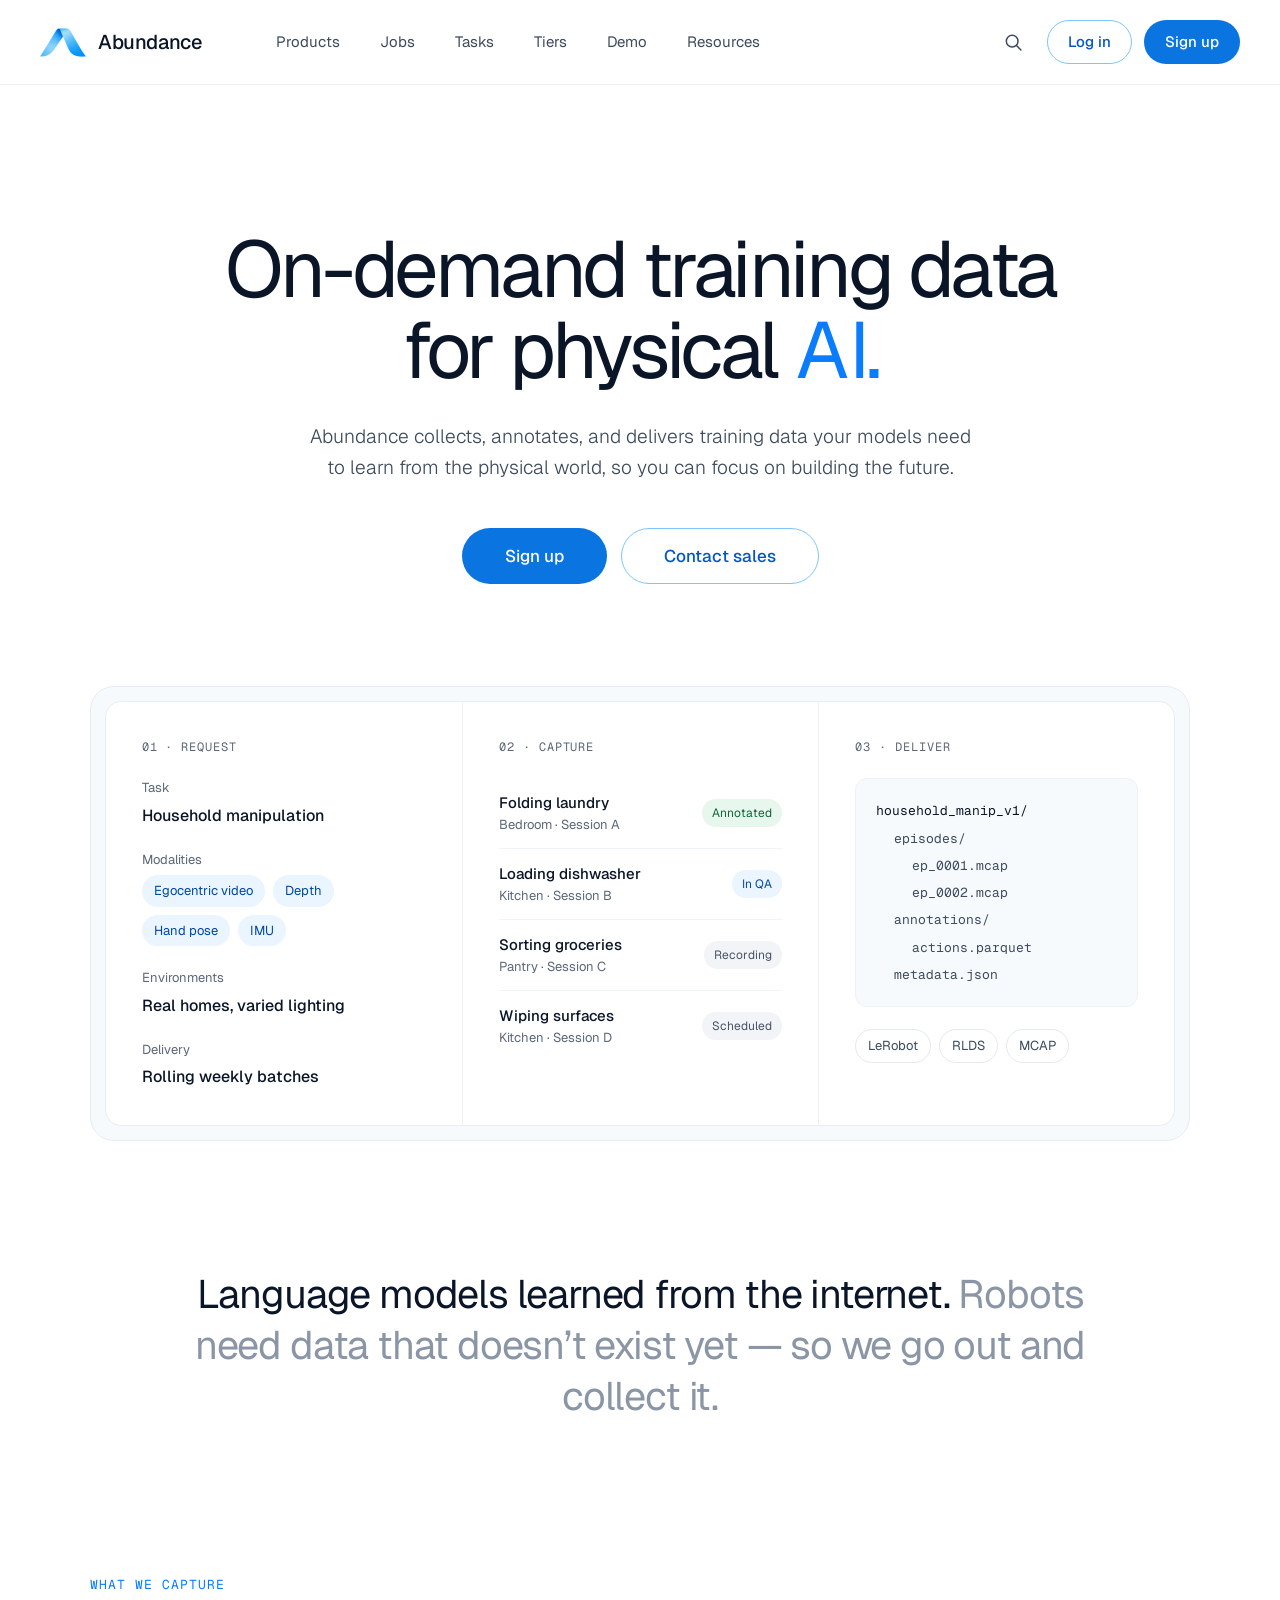
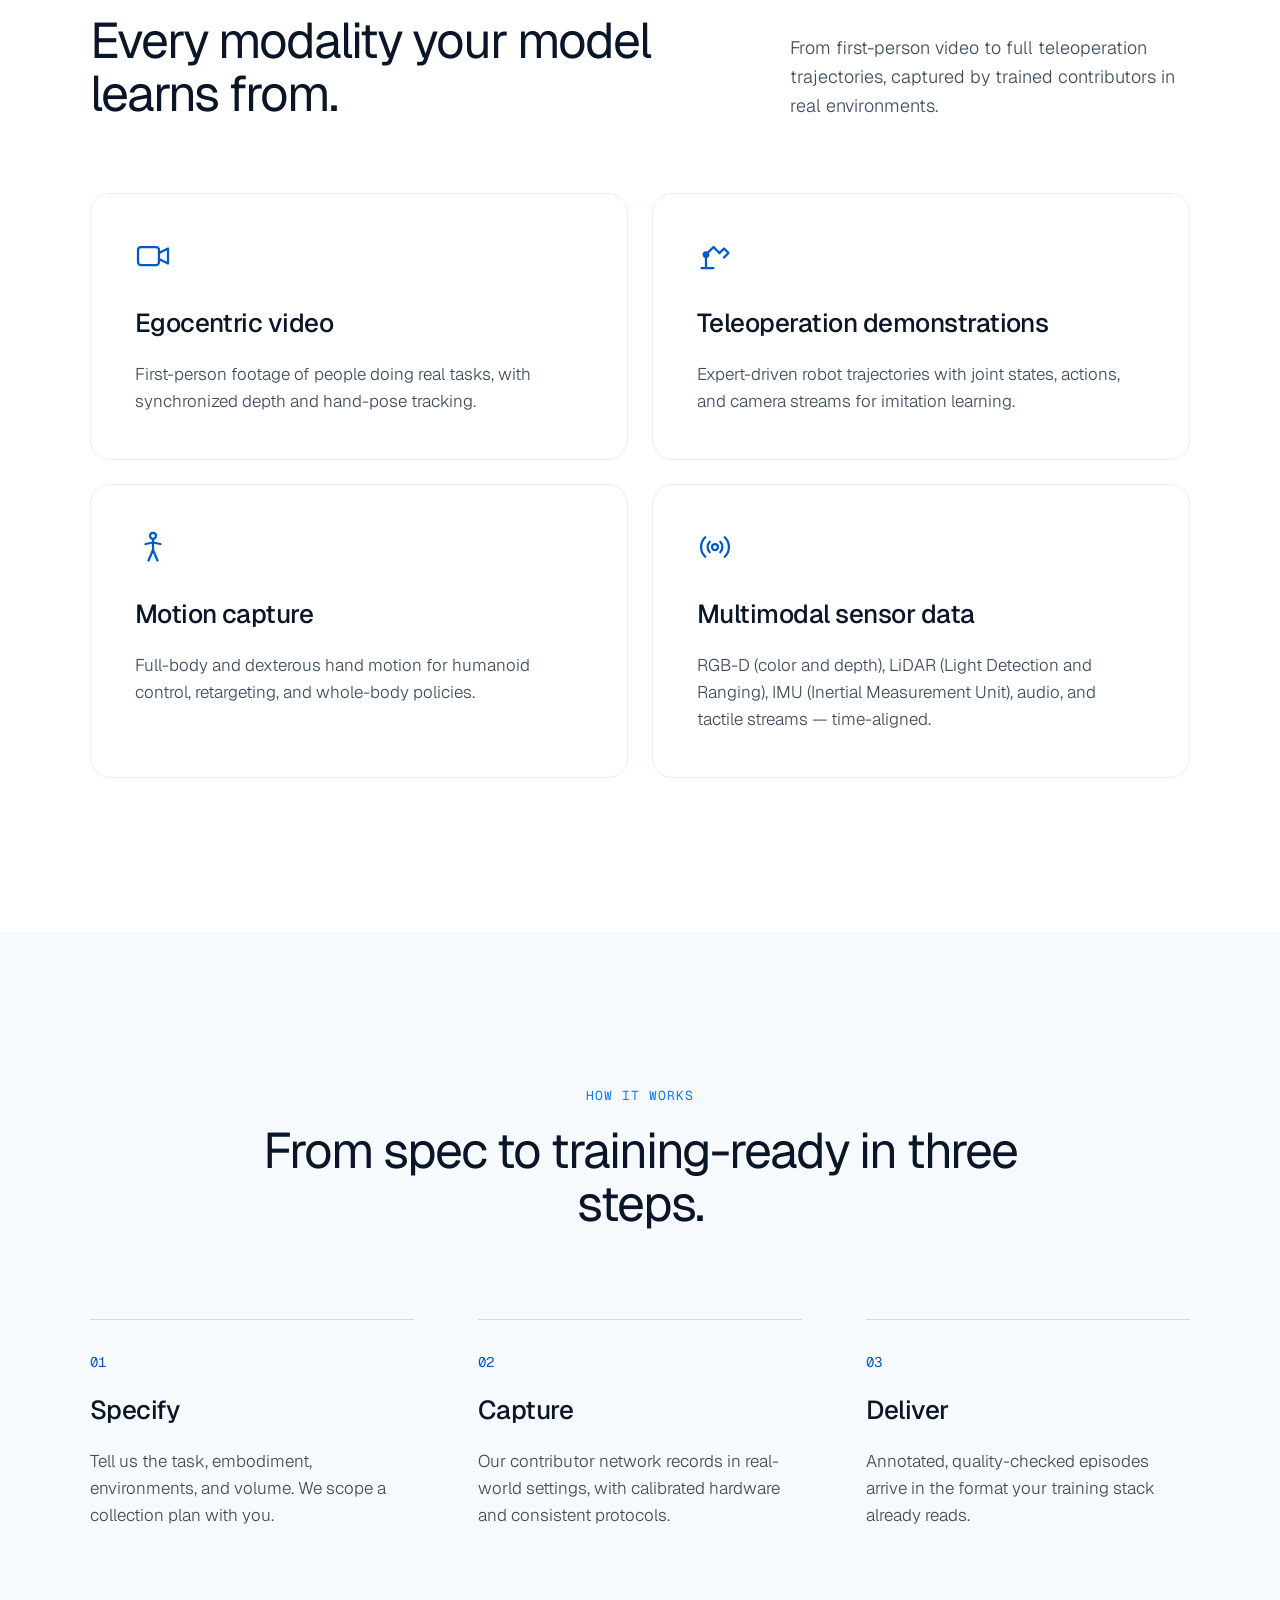
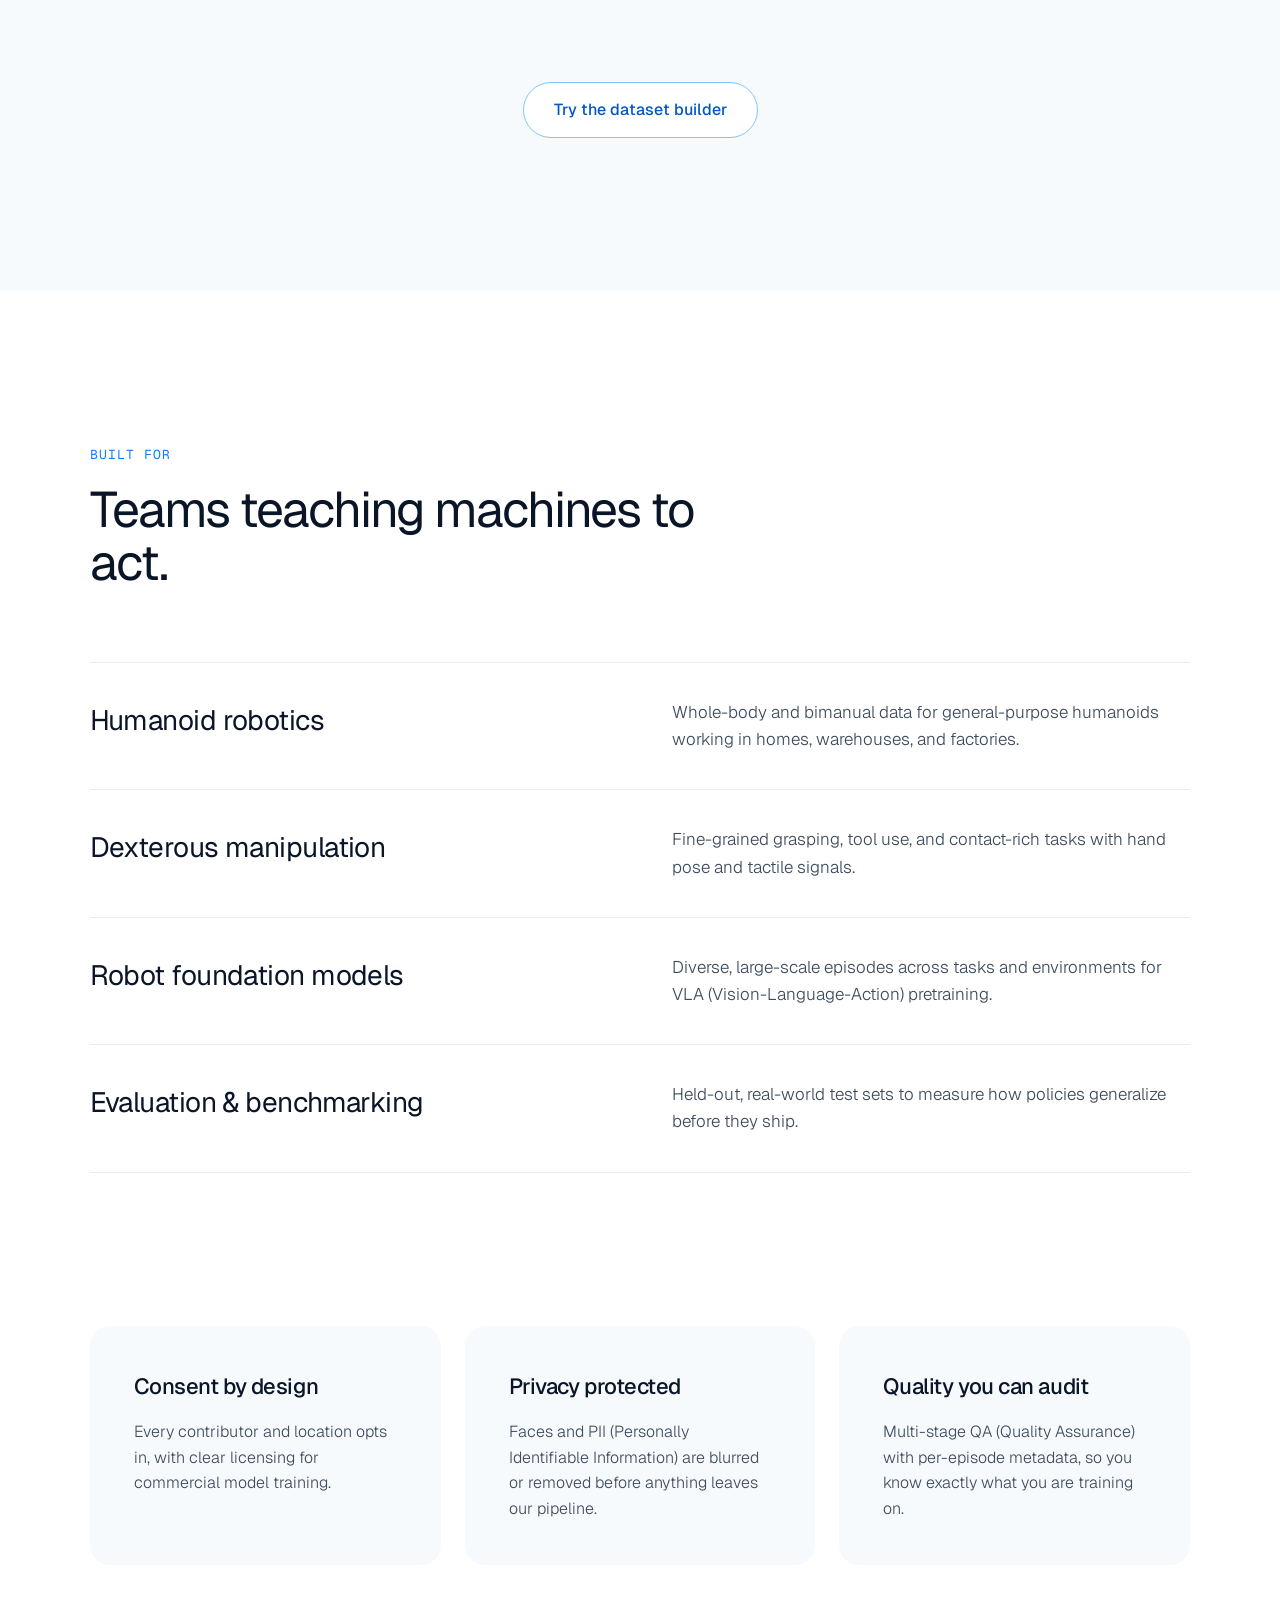
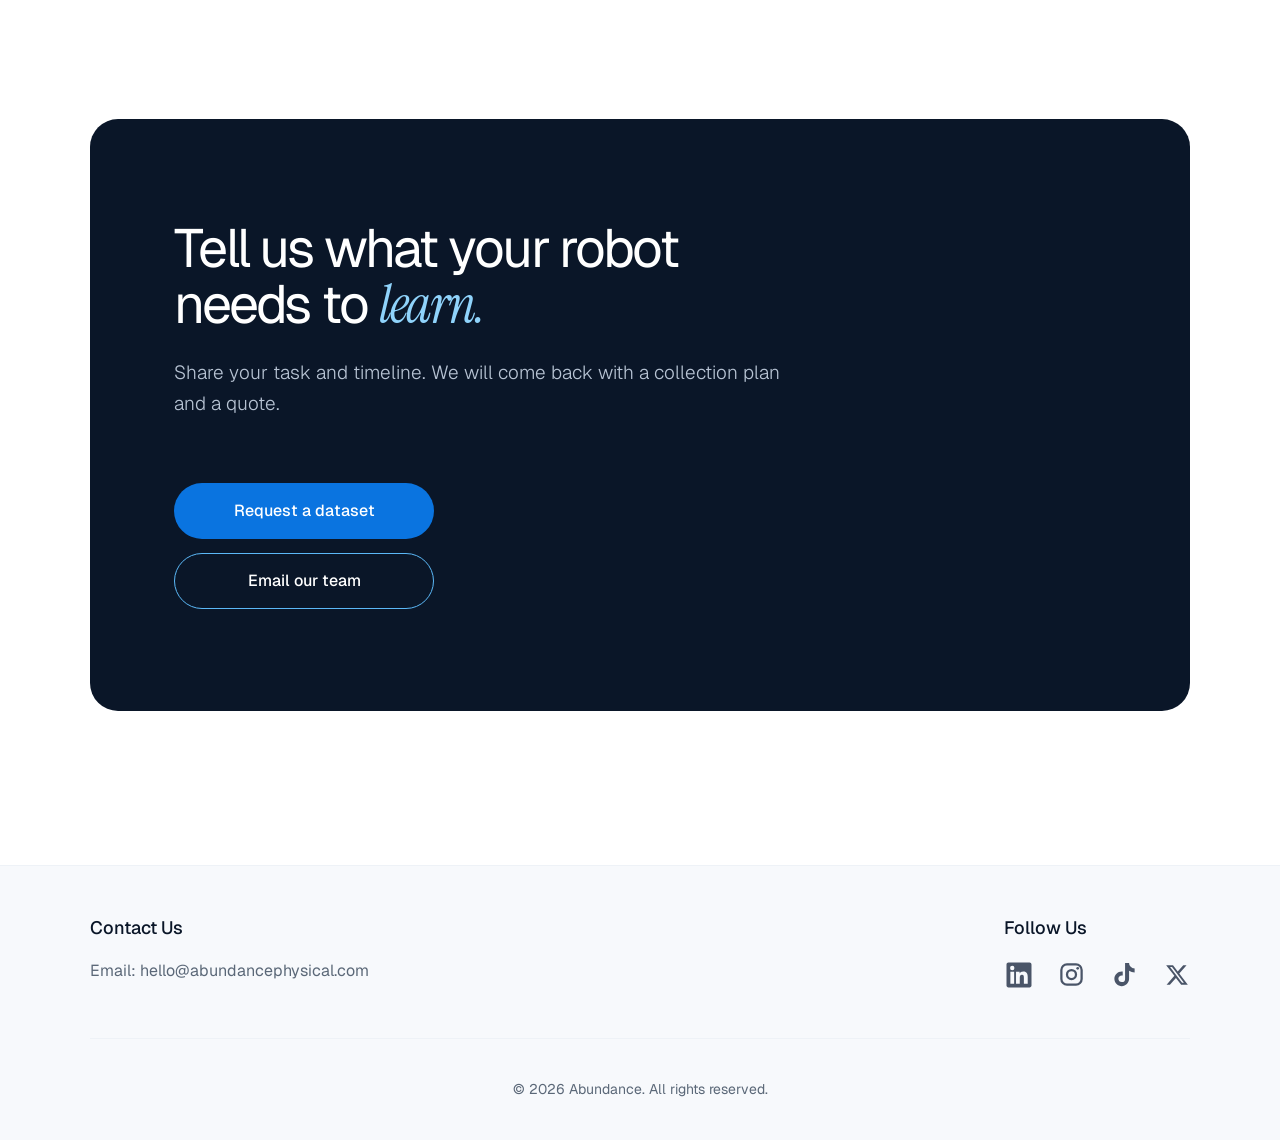
==== index.html @ 6b9c8bac "Add Tasks page with 41 tasks in 5 categories; link it from the menu Co-Authored-By: Claude Opus 5.5 " ====
<!doctype html>
<html lang="en">
<head>
<meta charset="utf-8">
<meta name="viewport" content="width=device-width, initial-scale=1">
<title>Abundance - On-demand training data for physical AI</title>
<meta name="description" content="Abundance collects, annotates, and delivers training data your models need to learn from the physical world, so you can focus on building the future.">
<meta property="og:title" content="Abundance - On-demand training data for physical AI">
<meta property="og:description" content="Abundance collects, annotates, and delivers training data your models need to learn from the physical world, so you can focus on building the future.">
<meta property="og:image" content="https://abundancephysical.com/assets/logo.png">
<meta name="theme-color" content="#ffffff">
<link rel="icon" href="/favicon.ico" sizes="any">
<link rel="icon" type="image/png" sizes="48x48" href="/assets/favicon-48.png">
<link rel="icon" type="image/png" sizes="96x96" href="/assets/favicon-96.png">
<link rel="icon" type="image/png" sizes="192x192" href="/assets/favicon-192.png">
<link rel="apple-touch-icon" href="/assets/apple-touch-icon.png">
<link rel="preconnect" href="https://fonts.googleapis.com">
<link rel="preconnect" href="https://fonts.gstatic.com" crossorigin>
<link href="https://fonts.googleapis.com/css2?family=Geist:wght@300;400;500;600&amp;family=Geist+Mono:wght@400;500&amp;family=Instrument+Serif:ital@1&amp;display=swap" rel="stylesheet">
<link rel="stylesheet" href="css/styles.css">
<script type="application/ld+json">{"@context":"https://schema.org","@type":"Organization","name":"Abundance","url":"https://abundancephysical.com/","logo":"https://abundancephysical.com/assets/favicon-512.png","email":"hello@abundancephysical.com","sameAs":["https://www.linkedin.com/company/abundancephysical/","https://www.instagram.com/abundancephysical","https://www.tiktok.com/@abundancephysical"]}</script>
</head>
<body>
<a class="sr-only" href="#main">Skip to content</a>
<header class="site-header" id="site-header">
  <div class="header-inner">
    <a class="brand" href="index.html">
      <img src="assets/logo-92.png" srcset="assets/logo-92.png 2x, assets/logo-138.png 3x" alt="" width="46" height="32">
      <span>Abundance</span>
    </a>
    <button class="navlink icon-btn menu-toggle" type="button" aria-expanded="false" aria-controls="main-nav" aria-label="Open menu"><svg width="22" height="22" viewBox="0 0 24 24" fill="none" stroke="currentColor" stroke-width="1.8" stroke-linecap="round" aria-hidden="true"><path d="M4 7h16"></path><path d="M4 12h16"></path><path d="M4 17h16"></path></svg></button>
    <nav class="main-nav" id="main-nav" aria-label="Main">
      <button class="navlink" type="button" id="products-btn" aria-expanded="false" aria-controls="products-menu">Products</button>
      <a class="navlink" href="jobs.html">Jobs</a>
      <a class="navlink" href="tasks.html">Tasks</a>
      <a class="navlink" href="coming-soon.html?page=Tiers">Tiers</a>
      <a class="navlink" href="demo.html">Demo</a>
      <button class="navlink" type="button" id="resources-btn" aria-expanded="false" aria-controls="resources-menu">Resources</button>
    </nav>
    <div class="mega" id="resources-menu">
      <div class="mega-panel">
        <div class="mega-main res-main">
        <div class="mega-group">
          <div class="mega-label">Company</div>
          <div class="res-list">
            <a class="product-link" href="coming-soon.html?page=About">
              <span class="pname">About</span>
            </a>
            <a class="product-link" href="coming-soon.html?page=Careers">
              <span class="pname">Careers</span>
            </a>
            <a class="product-link" href="coming-soon.html?page=Investments">
              <span class="pname">Investments</span>
            </a>
            <a class="product-link" href="coming-soon.html?page=Blog">
              <span class="pname">Blog</span>
            </a>
            <a class="product-link" href="coming-soon.html?page=Customer+stories">
              <span class="pname">Customer stories</span>
            </a>
            <a class="product-link" href="coming-soon.html?page=Press">
              <span class="pname">Press</span>
            </a>
          </div>
        </div>
        <div class="mega-group">
          <div class="mega-label">Support</div>
          <div class="res-list">
            <a class="product-link" href="mailto:hello@abundancephysical.com?subject=Support">
              <span class="pname">Get support</span>
            </a>
            <a class="product-link" href="coming-soon.html?page=Help+center">
              <span class="pname">Help center</span>
            </a>
            <a class="product-link" href="coming-soon.html?page=Contributor+FAQ">
              <span class="pname">Contributor FAQ</span>
            </a>
            <a class="product-link" href="coming-soon.html?page=Documentation">
              <span class="pname">Documentation</span>
            </a>
            <a class="product-link" href="coming-soon.html?page=Trust+and+safety">
              <span class="pname">Trust and safety</span>
            </a>
            <a class="product-link" href="coming-soon.html?page=System+status">
              <span class="pname">System status</span>
            </a>
          </div>
        </div>
        </div>
      </div>
    </div>
    <div class="mega" id="products-menu">
      <div class="mega-panel">
        <div class="mega-side">
          <div class="mega-label">Overview</div>
          <div class="mega-cats">
          <a href="coming-soon.html?page=Industrial+%26+Manufacturing">Industrial &amp; Manufacturing</a>
          <a href="coming-soon.html?page=Infrastructure">Infrastructure</a>
          <a href="coming-soon.html?page=Consumer">Consumer</a>
          <a href="coming-soon.html?page=Frontier">Frontier</a>
          </div>
        </div>
        <div class="mega-main">
        <div class="mega-group">
          <div class="mega-label">Industrial &amp; Manufacturing</div>
          <div class="mega-grid">
            <a class="product-link" href="coming-soon.html?page=Abundance+Factory">
              <span class="pname"><b>Abundance</b> Factory</span>
              <span class="pdesc">Solve labor shortage of production</span>
            </a>
            <a class="product-link" href="coming-soon.html?page=Abundance+3D+Printer">
              <span class="pname"><b>Abundance</b> 3D Printer</span>
              <span class="pdesc">Build the machines that build the machines</span>
            </a>
          </div>
        </div>
        <div class="mega-group">
          <div class="mega-label">Infrastructure</div>
          <div class="mega-grid">
            <a class="product-link" href="coming-soon.html?page=Abundance+Energy">
              <span class="pname"><b>Abundance</b> Energy</span>
              <span class="pdesc">Create sustainable energy infrastructure</span>
            </a>
            <a class="product-link" href="coming-soon.html?page=Abundance+Build">
              <span class="pname"><b>Abundance</b> Build</span>
              <span class="pdesc">Build homes and cities faster</span>
            </a>
            <a class="product-link" href="coming-soon.html?page=Abundance+Intelligence">
              <span class="pname"><b>Abundance</b> Intelligence</span>
              <span class="pdesc">Build and run AI infrastructure at scale</span>
            </a>
          </div>
        </div>
        <div class="mega-group">
          <div class="mega-label">Consumer</div>
          <div class="mega-grid">
            <a class="product-link" href="coming-soon.html?page=Abundance+Home">
              <span class="pname"><b>Abundance</b> Home</span>
              <span class="pdesc">Robot helpers for everyday chores</span>
            </a>
            <a class="product-link" href="coming-soon.html?page=Abundance+Food">
              <span class="pname"><b>Abundance</b> Food</span>
              <span class="pdesc">Produce food at scale</span>
            </a>
            <a class="product-link" href="coming-soon.html?page=Abundance+Sports">
              <span class="pname"><b>Abundance</b> Sports</span>
              <span class="pdesc">Teach robots the moves of elite athletes</span>
            </a>
          </div>
        </div>
        <div class="mega-group">
          <div class="mega-label">Frontier</div>
          <div class="mega-grid">
            <a class="product-link" href="coming-soon.html?page=Abundance+Research">
              <span class="pname"><b>Abundance</b> Research</span>
              <span class="pdesc">Run experiments that expand human knowledge</span>
            </a>
            <a class="product-link" href="coming-soon.html?page=Abundance+Medicine">
              <span class="pname"><b>Abundance</b> Medicine</span>
              <span class="pdesc">Bring expert care to everyone, everywhere</span>
            </a>
            <a class="product-link" href="coming-soon.html?page=Abundance+Beyond">
              <span class="pname"><b>Abundance</b> Beyond</span>
              <span class="pdesc">Make other planets livable</span>
            </a>
          </div>
        </div>
        </div>
      </div>
    </div>
    <div class="header-actions" id="header-actions">
      <button class="navlink icon-btn search-toggle" type="button" aria-label="Search"><svg width="20" height="20" viewBox="0 0 24 24" fill="none" stroke="currentColor" stroke-width="1.8" stroke-linecap="round" stroke-linejoin="round" aria-hidden="true"><circle cx="11" cy="11" r="7"></circle><path d="M21.5 21.5l-5.3-5.3"></path></svg></button>
      <form class="search" role="search" action="jobs.html" method="get">
        <svg width="18" height="18" viewBox="0 0 24 24" fill="none" stroke="currentColor" stroke-width="1.8" stroke-linecap="round" stroke-linejoin="round" aria-hidden="true"><circle cx="11" cy="11" r="7"></circle><path d="M21.5 21.5l-5.3-5.3"></path></svg>
        <label class="sr-only" for="site-search">Search</label>
        <input id="site-search" type="search" name="q" placeholder="Search jobs and products" autocomplete="off">
        <button class="close" type="button" aria-label="Close search"><svg width="14" height="14" viewBox="0 0 24 24" fill="none" stroke="currentColor" stroke-width="2" stroke-linecap="round" aria-hidden="true"><path d="M6 6l12 12"></path><path d="M18 6L6 18"></path></svg></button>
      </form>
      <a class="btn btn-outline" href="login.html">Log in</a>
      <a class="btn btn-primary" href="signup.html">Sign up</a>
    </div>
  </div>
</header>
<main id="main">

  <section class="hero section" id="top">
    <h1>On-demand training data <span class="nowrap">for physical <span class="accent ai-dial"><span class="dial" aria-hidden="true"><span class="strip"><span>A</span><span>S</span></span></span><span class="sr-only">A</span><span class="rest">I.</span></span></span></h1>
    <p>Abundance collects, annotates, and delivers training data your models need to learn from the physical world, so you can focus on building the future.</p>
    <div class="hero-actions">
      <a class="btn btn-primary btn-lg btn-hero" href="signup.html">Sign up</a>
      <a class="btn btn-outline btn-lg btn-hero" href="coming-soon.html?page=Contact+sales">Contact sales</a>
    </div>
  </section>

  <section class="section" aria-label="How a dataset request works">
    <div class="wrap panel-outer">
      <div class="panel">

        <div class="panel-col">
          <div class="panel-step">01 · Request</div>
          <div class="kv"><div class="k">Task</div><div class="v">Household manipulation</div></div>
          <div class="kv">
            <div class="k">Modalities</div>
            <div class="tags">
              <span class="tag">Egocentric video</span>
              <span class="tag">Depth</span>
              <span class="tag">Hand pose</span>
              <span class="tag">IMU</span>
            </div>
          </div>
          <div class="kv"><div class="k">Environments</div><div class="v">Real homes, varied lighting</div></div>
          <div class="kv"><div class="k">Delivery</div><div class="v">Rolling weekly batches</div></div>
        </div>

        <div class="panel-col">
          <div class="panel-step">02 · Capture</div>
          <div>
            <div class="session"><div><div class="t">Folding laundry</div><div class="s">Bedroom · Session A</div></div><span class="status status-done">Annotated</span></div>
            <div class="session"><div><div class="t">Loading dishwasher</div><div class="s">Kitchen · Session B</div></div><span class="status status-qa">In QA</span></div>
            <div class="session"><div><div class="t">Sorting groceries</div><div class="s">Pantry · Session C</div></div><span class="status status-idle">Recording</span></div>
            <div class="session"><div><div class="t">Wiping surfaces</div><div class="s">Kitchen · Session D</div></div><span class="status status-idle">Scheduled</span></div>
          </div>
        </div>

        <div class="panel-col">
          <div class="panel-step">03 · Deliver</div>
          <div class="tree">
            <div class="root">household_manip_v1/</div>
            <div class="l1">episodes/</div>
            <div class="l2">ep_0001.mcap</div>
            <div class="l2">ep_0002.mcap</div>
            <div class="l1">annotations/</div>
            <div class="l2">actions.parquet</div>
            <div class="l1">metadata.json</div>
          </div>
          <div class="tags">
            <span class="tag tag-outline">LeRobot</span>
            <span class="tag tag-outline">RLDS</span>
            <span class="tag tag-outline">MCAP</span>
          </div>
        </div>

      </div>
    </div>
  </section>

  <section class="statement section" id="about">
    <p>Language models learned from the internet. <span>Robots need data that doesn’t exist yet — so we go out and collect it.</span></p>
  </section>

  <section class="data-types section" id="data">
    <div class="wrap" style="display: flex; flex-direction: column; gap: 72px">
      <div class="section-head">
        <div class="left">
          <div class="eyebrow">What we capture</div>
          <h2 class="h2">Every modality your model learns from.</h2>
        </div>
        <p class="lede">From first-person video to full teleoperation trajectories, captured by trained contributors in real environments.</p>
      </div>
      <div class="card-grid-2">
        <div class="card">
          <svg width="36" height="36" viewBox="0 0 24 24" fill="none" stroke="#0058C7" stroke-width="1.5" stroke-linecap="round" stroke-linejoin="round" aria-hidden="true"><rect x="2" y="6" width="14" height="12" rx="2"></rect><path d="M16 10l6-3v10l-6-3"></path></svg>
          <h3>Egocentric video</h3>
          <p>First-person footage of people doing real tasks, with synchronized depth and hand-pose tracking.</p>
        </div>
        <div class="card">
          <svg width="36" height="36" viewBox="0 0 24 24" fill="none" stroke="#0058C7" stroke-width="1.5" stroke-linecap="round" stroke-linejoin="round" aria-hidden="true"><path d="M6 20V11l5-5 4 4"></path><path d="M15 10l3-3 3 3-3 3"></path><path d="M3 20h8"></path><circle cx="6" cy="11" r="1.5"></circle></svg>
          <h3>Teleoperation demonstrations</h3>
          <p>Expert-driven robot trajectories with joint states, actions, and camera streams for imitation learning.</p>
        </div>
        <div class="card">
          <svg width="36" height="36" viewBox="0 0 24 24" fill="none" stroke="#0058C7" stroke-width="1.5" stroke-linecap="round" stroke-linejoin="round" aria-hidden="true"><circle cx="12" cy="4.5" r="2"></circle><path d="M12 7v7"></path><path d="M7 10l5-1 5 1"></path><path d="M9 21l3-7 3 7"></path></svg>
          <h3>Motion capture</h3>
          <p>Full-body and dexterous hand motion for humanoid control, retargeting, and whole-body policies.</p>
        </div>
        <div class="card">
          <svg width="36" height="36" viewBox="0 0 24 24" fill="none" stroke="#0058C7" stroke-width="1.5" stroke-linecap="round" stroke-linejoin="round" aria-hidden="true"><circle cx="12" cy="12" r="2"></circle><path d="M8.5 8.5a5 5 0 0 0 0 7"></path><path d="M15.5 8.5a5 5 0 0 1 0 7"></path><path d="M5.5 5.5a9 9 0 0 0 0 13"></path><path d="M18.5 5.5a9 9 0 0 1 0 13"></path></svg>
          <h3>Multimodal sensor data</h3>
          <p>RGB-D (color and depth), LiDAR (Light Detection and Ranging), IMU (Inertial Measurement Unit), audio, and tactile streams — time-aligned.</p>
        </div>
      </div>
    </div>
  </section>

  <section class="how section" id="how">
    <div class="wrap">
      <div class="how-head">
        <div class="eyebrow">How it works</div>
        <h2 class="h2">From spec to training-ready in three steps.</h2>
      </div>
      <div class="steps">
        <div class="step"><div class="n">01</div><h3>Specify</h3><p>Tell us the task, embodiment, environments, and volume. We scope a collection plan with you.</p></div>
        <div class="step"><div class="n">02</div><h3>Capture</h3><p>Our contributor network records in real-world settings, with calibrated hardware and consistent protocols.</p></div>
        <div class="step"><div class="n">03</div><h3>Deliver</h3><p>Annotated, quality-checked episodes arrive in the format your training stack already reads.</p></div>
      </div>
      <div class="how-demo"><a class="btn btn-outline btn-lg" href="demo.html">Try the dataset builder</a></div>
    </div>
  </section>

  <section class="uses section" id="use-cases">
    <div class="wrap">
      <div class="uses-head">
        <div class="eyebrow">Built for</div>
        <h2 class="h2">Teams teaching machines to act.</h2>
      </div>
      <div>
        <div class="use"><h3>Humanoid robotics</h3><p>Whole-body and bimanual data for general-purpose humanoids working in homes, warehouses, and factories.</p></div>
        <div class="use"><h3>Dexterous manipulation</h3><p>Fine-grained grasping, tool use, and contact-rich tasks with hand pose and tactile signals.</p></div>
        <div class="use"><h3>Robot foundation models</h3><p>Diverse, large-scale episodes across tasks and environments for VLA (Vision-Language-Action) pretraining.</p></div>
        <div class="use"><h3>Evaluation &amp; benchmarking</h3><p>Held-out, real-world test sets to measure how policies generalize before they ship.</p></div>
      </div>
    </div>
  </section>

  <section class="trust section" id="trust">
    <div class="wrap">
      <div class="trust-card"><h3>Consent by design</h3><p>Every contributor and location opts in, with clear licensing for commercial model training.</p></div>
      <div class="trust-card"><h3>Privacy protected</h3><p>Faces and PII (Personally Identifiable Information) are blurred or removed before anything leaves our pipeline.</p></div>
      <div class="trust-card"><h3>Quality you can audit</h3><p>Multi-stage QA (Quality Assurance) with per-episode metadata, so you know exactly what you are training on.</p></div>
    </div>
  </section>

  <section class="cta-wrap section" id="request">
    <div class="wrap cta">
      <div class="text">
        <h2>Tell us what your robot needs to <em>learn.</em></h2>
        <p>Share your task and timeline. We will come back with a collection plan and a quote.</p>
      </div>
      <div class="actions">
        <a class="btn btn-primary btn-lg" href="signup.html?path=team">Request a dataset</a>
        <a class="btn btn-lg btn-on-dark" href="mailto:hello@abundancephysical.com">Email our team</a>
      </div>
    </div>
  </section>

</main>

<footer class="site-footer section" id="contact">
  <div class="wrap">
    <div class="footer-top">
      <div class="footer-col">
        <div class="h">Contact Us</div>
        <p>Email: <a href="mailto:hello@abundancephysical.com">hello@abundancephysical.com</a></p>
      </div>
      <div class="footer-col">
        <div class="h">Follow Us</div>
        <div class="footer-social">
          <a href="https://www.linkedin.com/company/abundancephysical/" target="_blank" rel="noopener" aria-label="Abundance on LinkedIn"><svg width="30" height="30" viewBox="0 0 24 24" fill="currentColor" aria-hidden="true"><path d="M20.45 2H3.55C2.7 2 2 2.7 2 3.55v16.9C2 21.3 2.7 22 3.55 22h16.9c.85 0 1.55-.7 1.55-1.55V3.55C22 2.7 21.3 2 20.45 2zM8.1 18.9H5.1V9.4h3v9.5zM6.6 8.1a1.74 1.74 0 1 1 0-3.48 1.74 1.74 0 0 1 0 3.48zm12.3 10.8h-3v-4.6c0-1.1 0-2.5-1.52-2.5-1.52 0-1.76 1.19-1.76 2.42v4.68h-3V9.4h2.88v1.3h.04c.4-.76 1.38-1.56 2.84-1.56 3.04 0 3.6 2 3.6 4.6v5.16z"></path></svg></a>
          <a href="https://www.instagram.com/abundancephysical" target="_blank" rel="noopener" aria-label="Abundance on Instagram"><svg width="27" height="27" viewBox="0 0 24 24" fill="none" stroke="currentColor" stroke-width="2" aria-hidden="true"><rect x="3" y="3" width="18" height="18" rx="5"></rect><circle cx="12" cy="12" r="4"></circle><circle cx="17.5" cy="6.5" r="1.2" fill="currentColor" stroke="none"></circle></svg></a>
          <a href="https://www.tiktok.com/@abundancephysical" target="_blank" rel="noopener" aria-label="Abundance on TikTok"><svg width="31" height="31" viewBox="0 0 24 24" fill="currentColor" aria-hidden="true"><path d="M16.6 5.82A4.28 4.28 0 0 1 15.54 3h-3.09v12.4a2.59 2.59 0 0 1-2.59 2.5c-1.42 0-2.6-1.16-2.6-2.6 0-1.72 1.66-3.01 3.37-2.48V9.66c-3.45-.46-6.47 2.22-6.47 5.64 0 3.33 2.76 5.7 5.69 5.7 3.14 0 5.69-2.55 5.69-5.7V9.01a7.35 7.35 0 0 0 4.3 1.38V7.3s-1.88.09-3.24-1.48z"></path></svg></a>
          <a href="coming-soon.html?page=X" aria-label="Abundance on X"><svg width="26" height="26" viewBox="0 0 24 24" fill="currentColor" aria-hidden="true"><path d="M17.75 3h3.07l-6.7 7.66L22 21h-6.17l-4.83-6.32L5.47 21H2.4l7.17-8.2L2 3h6.33l4.36 5.77L17.75 3zm-1.08 16.17h1.7L7.4 4.73H5.57l11.1 14.44z"></path></svg></a>
        </div>
      </div>
    </div>
    <div class="footer-bottom">© <span data-year>2026</span> Abundance. All rights reserved.</div>
  </div>
</footer>
<script src="js/site.js" defer></script>
</body>
</html>
---- css/styles.css ----
/* ==========================================================================
   Abundance — shared styles
   ========================================================================== */

:root {
  --ink: #0A1628;
  --ink-2: #3D4B5C;
  --muted: #5B6878;
  --faint: #8A96A6;
  --line: #EEF2F7;
  --line-2: #E6EDF5;
  --line-3: #CFDAE6;
  --tint: #F7FAFD;
  --tint-2: #F1F5FA;
  --blue: #0A74E0;
  --blue-hover: #0862C0;
  --blue-text: #0058C7;
  --blue-deep: #0047A3;
  --blue-soft: #EAF5FF;
  --blue-light: #7CC6FA;
  --error: #B42318;
  --gutter: clamp(20px, 7vw, 140px);
  --font: 'Geist', ui-sans-serif, system-ui, -apple-system, 'Segoe UI', sans-serif;
  --mono: 'Geist Mono', ui-monospace, SFMono-Regular, Menlo, monospace;
  --serif: 'Instrument Serif', Georgia, serif;
}

*, *::before, *::after { box-sizing: border-box; }
html { -webkit-text-size-adjust: 100%; scroll-behavior: smooth; }
body {
  margin: 0;
  background: #ffffff;
  font-family: var(--font);
  color: var(--ink);
  -webkit-font-smoothing: antialiased;
  line-height: 1.5;
}
img { max-width: 100%; display: block; }
a { color: var(--blue-text); text-decoration: none; }
a:hover { color: #003E8F; }
button { font: inherit; }
h1, h2, h3, p { margin: 0; }
[hidden] { display: none !important; }
.sr-only { position: absolute; width: 1px; height: 1px; padding: 0; margin: -1px; overflow: hidden; clip: rect(0 0 0 0); white-space: nowrap; border: 0; }
:focus-visible { outline: 2px solid var(--blue); outline-offset: 3px; }

.eyebrow { font-family: var(--mono); font-size: 13px; letter-spacing: 0.08em; text-transform: uppercase; color: #0A7CFF; }
.accent { color: #0A7CFF; }
.nowrap { white-space: nowrap; }
/* Hero "AI" dial: rolls A -> S on hover */
.ai-dial{display:inline-flex;vertical-align:top;cursor:default}
.ai-dial .dial{display:block;height:1.02em;width:.7em;overflow:hidden;transition:width .45s cubic-bezier(.2,.8,.2,1)}
.ai-dial .strip{display:flex;flex-direction:column;transition:transform .45s cubic-bezier(.3,1.4,.5,1)}
.ai-dial .strip span{display:block;height:1.02em;line-height:1.02;text-align:center}
.ai-dial .rest{display:block;line-height:1.02}
/* Mouse: roll while hovered. Touch: a tap adds .flip briefly (see site.js) */
@media (hover:hover){.ai-dial:hover .strip{transform:translateY(-1.02em)}.ai-dial:hover .dial{width:.62em}}
.ai-dial.flip .strip{transform:translateY(-1.02em)}
.ai-dial.flip .dial{width:.62em}
@media (prefers-reduced-motion:reduce){.ai-dial .strip,.ai-dial .dial{transition:none}}

/* ---------- Buttons ---------- */
.btn {
  display: inline-flex; align-items: center; justify-content: center; gap: 10px;
  min-height: 44px; padding: 12px 20px; border-radius: 999px;
  font-size: 15px; font-weight: 500; line-height: 1.2; cursor: pointer;
  border: 1px solid transparent; transition: background-color .15s ease, border-color .15s ease, color .15s ease;
  white-space: nowrap;
}
.btn-lg { min-height: 56px; padding: 16px 30px; font-size: 16px; }
.btn-primary { background: var(--blue); color: #ffffff; }
.btn-primary:hover { background: var(--blue-hover); color: #ffffff; }
.btn-outline { background: #ffffff; color: var(--blue-text); border-color: var(--blue-light); }
.btn-outline:hover { background: var(--blue-soft); color: var(--blue-text); }
.btn-ghost { background: #ffffff; color: var(--ink); border-color: var(--line-3); }
.btn-ghost:hover { background: var(--tint-2); color: var(--ink); }
.btn-block { width: 100%; }
.link-btn { background: none; border: none; padding: 0; font-weight: 500; color: var(--blue-text); cursor: pointer; }
.link-btn:hover { color: #003E8F; }

/* ---------- Header ---------- */
.site-header { position: sticky; top: 0; z-index: 50; background: rgba(255, 255, 255, 0.96); backdrop-filter: saturate(1.4) blur(10px); border-bottom: 1px solid var(--line); }
.header-inner { position: relative; display: flex; align-items: center; justify-content: space-between; gap: 24px; padding: 20px var(--gutter); }
.brand { display: flex; align-items: center; gap: 12px; color: var(--ink); }
.brand:hover { color: var(--ink); }
.brand img { width: 46px; height: auto; }
.brand span { font-size: 20px; font-weight: 500; letter-spacing: -0.02em; }

.main-nav { display: flex; align-items: center; gap: 12px; font-size: 15px; margin-left: clamp(16px, 2.8vw, 40px); margin-right: auto; }
.navlink {
  display: inline-flex; align-items: center; gap: 6px; min-height: 40px; padding: 8px 14px; border-radius: 999px;
  color: var(--ink-2); background: none; border: none; cursor: pointer; transition: background-color .15s ease, color .15s ease;
}
.navlink:hover, .navlink[aria-expanded="true"] { background: var(--tint-2); color: var(--ink); }

.header-actions { display: flex; align-items: center; gap: 12px; font-size: 15px; }
.icon-btn { width: 44px; height: 44px; padding: 0; justify-content: center; }

.search { display: none; align-items: center; gap: 10px; width: 300px; height: 44px; padding: 0 6px 0 16px; border: 1px solid var(--blue); border-radius: 999px; background: #ffffff; box-shadow: 0 0 0 3px var(--blue-soft); color: var(--ink-2); }
.search input { flex: 1; min-width: 0; border: none; outline: none; background: transparent; font: inherit; font-size: 15px; color: var(--ink); }
.search input::-webkit-search-cancel-button { display: none; }
.search .close { width: 32px; height: 32px; border-radius: 999px; border: none; background: none; color: var(--muted); display: inline-flex; align-items: center; justify-content: center; cursor: pointer; }
.search .close:hover { background: var(--tint-2); }
.header-actions.search-open .search { display: flex; transform-origin: right center; animation: searchin .12s ease; }
@keyframes searchin{from{opacity:0;transform:scale(.94)}to{opacity:1;transform:none}}
@media (prefers-reduced-motion: reduce) { .header-actions.search-open .search { animation: none; } }
.header-actions.search-open .search-toggle { display: none; }

.menu-toggle { display: none; }

.how-demo { display: flex; justify-content: center; margin-top: 64px; }

/* Coming soon page */
.soon { text-align: center; display: flex; flex-direction: column; align-items: center; gap: 22px; padding-top: clamp(96px, 18vh, 200px); padding-bottom: clamp(96px, 18vh, 200px); }
.soon h1 { font-size: clamp(40px, 6vw, 72px); line-height: 1.04; font-weight: 400; letter-spacing: -0.04em; max-width: 860px; text-wrap: balance; }
.soon p { font-size: clamp(16px, 1.4vw, 19px); line-height: 1.6; color: var(--ink-2); font-weight: 300; max-width: 560px; }
.soon-actions { display: flex; flex-wrap: wrap; justify-content: center; gap: 14px; margin-top: 10px; }

/* Products mega menu */
.mega {
  position: absolute; top: 100%; left: var(--mega-left, var(--gutter)); width: var(--mega-width, 900px); padding-top: 8px;
  z-index: 60;
  opacity: 0; visibility: hidden; transform: translateY(-6px); pointer-events: none;
  transition: opacity .12s ease, transform .12s ease, visibility 0s linear .12s;
}
.mega.open {
  opacity: 1; visibility: visible; transform: none; pointer-events: auto;
  transition: opacity .12s ease, transform .12s ease, visibility 0s;
}
.mega-panel { display: flex; max-height: calc(100vh - 100px); background: #ffffff; border: 1px solid var(--line-2); border-radius: 18px; box-shadow: 0 24px 60px rgba(10, 22, 40, 0.12); overflow: hidden; }
.mega-side { width: 240px; flex-shrink: 0; padding: 28px; overflow-y: auto; border-right: 1px solid var(--line); display: flex; flex-direction: column; }
.mega-label { font-size: 13px; color: var(--faint); }
.mega-cats { display: flex; flex-direction: column; gap: 12px; margin-top: 18px; }
.mega-cats a { font-size: 18px; letter-spacing: -0.02em; color: var(--ink); }
.mega-cats a:hover { color: var(--blue-text); }
.mega-main { flex: 1; min-width: 0; padding: 28px 32px; overflow-y: auto; display: flex; flex-direction: column; gap: 22px; }
.mega-group { display: flex; flex-direction: column; gap: 10px; }
.mega-grid { display: grid; grid-template-columns: repeat(auto-fill, minmax(170px, 1fr)); column-gap: 24px; row-gap: 12px; }
.product-link { display: flex; flex-direction: column; gap: 3px; color: var(--ink); }
.product-link:hover { color: var(--ink); }
.product-link:hover .pname { color: var(--blue-text); }
.pname { font-size: 16px; letter-spacing: -0.01em; transition: color .15s ease; }
.pname b { font-weight: 600; }
.pdesc { font-size: 13px; line-height: 1.45; color: var(--muted); }
/* Resources menu: two columns (Company, Support) */
.res-main { flex-direction: row; gap: 40px; }
.res-main .mega-group { flex: 1; min-width: 0; }
.res-list { display: flex; flex-direction: column; gap: 12px; margin-top: 6px; }
.res-list .pname { font-size: 17px; }

/* ---------- Layout helpers ---------- */
.section { padding-left: var(--gutter); padding-right: var(--gutter); }
.wrap { max-width: 1160px; margin: 0 auto; }

/* ---------- Homepage ---------- */
.hero { text-align: center; padding-top: clamp(64px, 16vh, 176px); padding-bottom: clamp(64px, 8vw, 120px); display: flex; flex-direction: column; align-items: center; }
.hero h1 { font-size: clamp(44px, min(6.2vw, 10vh), 88px); line-height: 1.02; font-weight: 400; letter-spacing: -0.045em; max-width: 1000px; }
.hero p { margin-top: clamp(20px, 3.5vh, 32px); font-size: clamp(17px, 1.5vw, 21px); line-height: 1.6; color: var(--ink-2); max-width: 680px; font-weight: 300; }
.hero-actions { display: flex; flex-wrap: wrap; justify-content: center; gap: 14px; margin-top: clamp(28px, 5vh, 44px); }
.btn-hero { min-height: 56px; padding: 16px 42px; font-size: 17px; }

.panel-outer { border: 1px solid var(--line-2); border-radius: 24px; background: var(--tint); padding: 14px; }
.panel { background: #ffffff; border: 1px solid var(--line-2); border-radius: 16px; display: grid; grid-template-columns: repeat(3, minmax(0, 1fr)); }
.panel-col { padding: 36px; display: flex; flex-direction: column; gap: 22px; }
.panel-col + .panel-col { border-left: 1px solid var(--line); }
.panel-step { font-family: var(--mono); font-size: 12px; letter-spacing: 0.08em; text-transform: uppercase; color: var(--muted); }
.kv { display: flex; flex-direction: column; gap: 6px; }
.kv .k { font-size: 13px; color: var(--muted); }
.kv .v { font-size: 16px; font-weight: 500; }
.tags { display: flex; flex-wrap: wrap; gap: 8px; }
.tag { font-size: 13px; padding: 6px 12px; border-radius: 999px; background: var(--blue-soft); color: var(--blue-deep); }
.tag-outline { background: none; border: 1px solid #E3EAF2; color: var(--ink-2); }
.session { display: flex; justify-content: space-between; align-items: center; gap: 12px; padding: 14px 0; }
.session + .session { border-top: 1px solid #F0F4F8; }
.session .t { font-size: 15px; font-weight: 500; }
.session .s { font-size: 13px; color: var(--muted); }
.status { font-size: 12px; padding: 5px 10px; border-radius: 999px; white-space: nowrap; }
.status-done { background: #E7F7EE; color: #11663A; }
.status-qa { background: var(--blue-soft); color: var(--blue-deep); }
.status-idle { background: #F2F4F7; color: #475467; }
.tree { font-family: var(--mono); font-size: 13px; line-height: 2.1; color: var(--ink-2); background: var(--tint); border: 1px solid var(--line); border-radius: 12px; padding: 18px 20px; }
.tree .root { color: var(--ink); }
.tree .l1 { padding-left: 18px; } .tree .l2 { padding-left: 36px; }

.statement { padding-top: clamp(80px, 10vw, 180px); padding-bottom: clamp(100px, 12vw, 200px); display: flex; justify-content: center; }
.statement p { max-width: 980px; text-align: center; font-size: clamp(28px, 3.1vw, 44px); line-height: 1.28; letter-spacing: -0.03em; }
.statement span { color: var(--faint); }

.section-head { display: flex; justify-content: space-between; align-items: flex-end; gap: 48px; flex-wrap: wrap; }
.section-head .left { display: flex; flex-direction: column; gap: 20px; max-width: 620px; }
.h2 { font-size: clamp(36px, 3.9vw, 56px); line-height: 1.06; letter-spacing: -0.04em; font-weight: 400; }
.lede { max-width: 400px; font-size: 18px; line-height: 1.6; color: var(--ink-2); font-weight: 300; }
.data-types { padding-bottom: clamp(100px, 12vw, 200px); display: flex; flex-direction: column; gap: 72px; }
.card-grid-2 { display: grid; grid-template-columns: repeat(2, minmax(0, 1fr)); gap: 24px; }
.card { border: 1px solid var(--line-2); border-radius: 20px; padding: 44px; display: flex; flex-direction: column; gap: 18px; }
.card h3 { margin-top: 12px; font-size: 26px; font-weight: 500; letter-spacing: -0.02em; }
.card p, .step p, .use p { font-size: 17px; line-height: 1.6; color: var(--ink-2); font-weight: 300; }

.how { background: var(--tint); padding-top: clamp(100px, 12vw, 180px); padding-bottom: clamp(100px, 12vw, 180px); }
.how .wrap { display: flex; flex-direction: column; gap: 88px; }
.how-head { display: flex; flex-direction: column; gap: 20px; align-items: center; text-align: center; }
.how-head .h2 { max-width: 760px; }
.steps { display: grid; grid-template-columns: repeat(3, minmax(0, 1fr)); gap: 64px; }
.step { display: flex; flex-direction: column; gap: 18px; border-top: 1px solid #CFDDEC; padding-top: 32px; }
.step .n { font-family: var(--mono); font-size: 14px; color: var(--blue-text); }
.step h3 { font-size: 26px; font-weight: 500; letter-spacing: -0.02em; }

.uses { padding-top: clamp(100px, 12vw, 200px); padding-bottom: clamp(100px, 12vw, 200px); }
.uses .wrap { display: flex; flex-direction: column; gap: 72px; }
.uses-head { display: flex; flex-direction: column; gap: 20px; max-width: 640px; }
.use { display: grid; grid-template-columns: repeat(2, minmax(0, 1fr)); gap: 64px; padding: 36px 0; border-top: 1px solid var(--line-2); }
.use:last-child { border-bottom: 1px solid var(--line-2); }
.use h3 { font-size: 28px; font-weight: 400; letter-spacing: -0.02em; }

.trust { padding-bottom: clamp(100px, 12vw, 200px); }
.trust .wrap { display: grid; grid-template-columns: repeat(3, minmax(0, 1fr)); gap: 24px; }
.trust-card { background: var(--tint); border-radius: 20px; padding: 44px; display: flex; flex-direction: column; gap: 16px; }
.trust-card h3 { font-size: 22px; font-weight: 500; letter-spacing: -0.02em; }
.trust-card p { font-size: 16px; line-height: 1.6; color: var(--ink-2); font-weight: 300; }

.cta-wrap { padding-bottom: clamp(100px, 12vw, 200px); }
.cta { background: var(--ink); border-radius: 28px; padding: clamp(56px, 8vw, 120px) clamp(28px, 6.6vw, 96px); display: flex; justify-content: space-between; align-items: center; gap: 64px; flex-wrap: wrap; }
.cta .text { display: flex; flex-direction: column; gap: 24px; max-width: 640px; }
.cta h2 { font-size: clamp(38px, 4.2vw, 60px); line-height: 1.04; letter-spacing: -0.04em; font-weight: 400; color: #ffffff; }
.cta h2 em { font-family: var(--serif); font-style: italic; color: #8FD3FB; }
.cta p { font-size: 19px; line-height: 1.6; color: #B7C3D3; font-weight: 300; }
.cta .actions { display: flex; flex-direction: column; gap: 14px; min-width: 260px; }
.btn-on-dark { color: #ffffff; border-color: #5BB8F7; }
.btn-on-dark:hover { background: rgba(255, 255, 255, 0.08); color: #ffffff; }

/* ---------- Footer ---------- */
.site-footer { background: #F7F9FC; border-top: 1px solid var(--line); padding-top: 48px; padding-bottom: 40px; }
.site-footer .wrap { display: flex; flex-direction: column; gap: 48px; }
.footer-top { display: flex; justify-content: space-between; gap: 40px 80px; flex-wrap: wrap; }
.footer-col { display: flex; flex-direction: column; gap: 18px; min-width: 160px; }
.footer-col .h { color: var(--ink); font-size: 18px; font-weight: 500; }
.footer-col p { margin: 0; font-size: 16px; color: var(--muted); }
.footer-col a { color: var(--muted); }
.footer-col a:hover { color: var(--ink); }
.footer-social { display: flex; align-items: center; gap: 24px; }
.footer-social a { display: inline-flex; color: #4A5568; }
.footer-social a:hover { color: var(--blue); }
.footer-bottom { border-top: 1px solid var(--line); padding-top: 40px; text-align: center; font-size: 14px; color: var(--muted); }

/* ---------- Jobs page ---------- */
.jobs-top { padding-top: 56px; }
.crumbs { display: flex; align-items: center; gap: 14px; font-family: var(--mono); font-size: 14px; letter-spacing: 0.14em; text-transform: uppercase; }
.crumbs a { color: var(--ink); }
.crumbs .sep { color: var(--faint); }
.jobs-title { margin-top: 40px; min-height: 1em; font-size: clamp(36px, 4.5vw, 64px); line-height: 1; font-weight: 600; letter-spacing: -0.045em; }
.tabs { display: flex; align-items: flex-end; gap: clamp(24px, 3.3vw, 48px); margin-top: 56px; border-bottom: 1px solid var(--line); overflow-x: auto; scrollbar-width: none; }
.tabs::-webkit-scrollbar { display: none; }
.tab { flex-shrink: 0; background: none; border: none; border-bottom: 2px solid transparent; margin-bottom: -1px; padding: 0 0 14px; font-size: 17px; color: var(--muted); cursor: pointer; white-space: nowrap; }
.tab:hover { color: var(--ink); }
.tab[aria-selected="true"] { color: var(--ink); border-bottom-color: var(--ink); }
.toolbar { display: flex; justify-content: space-between; align-items: center; gap: 16px; margin-top: 40px; }
.filter-toggle { display: inline-flex; align-items: center; gap: 12px; min-height: 52px; padding: 14px 24px; border: 1.5px solid var(--ink); border-radius: 999px; background: #ffffff; font-size: 16px; font-weight: 500; color: var(--ink); cursor: pointer; }
.filter-toggle:hover { background: var(--tint-2); }
.results { font-family: var(--mono); font-size: 15px; letter-spacing: 0.1em; text-transform: uppercase; }

.listing { display: flex; gap: 48px; align-items: flex-start; padding-top: 40px; padding-bottom: 160px; }
.filters { width: 260px; flex-shrink: 0; height: 880px; overflow-y: auto; padding-right: 32px; border-right: 1px solid var(--line); display: flex; flex-direction: column; gap: 44px; }
.filters > * { flex-shrink: 0; }
.listing.filters-hidden .filters { display: none; }
.fgroup { display: flex; flex-direction: column; gap: 16px; border: none; margin: 0; padding: 0; min-width: 0; }
.fgroup legend, .fgroup .ftitle { padding: 0; margin-bottom: 16px; font-size: 20px; font-weight: 500; letter-spacing: -0.01em; }
.fgroup .ftitle { margin-bottom: 0; }
.opt { display: flex; align-items: center; gap: 12px; font-size: 16px; color: var(--ink); cursor: pointer; }
.opt input { width: 18px; height: 18px; margin: 0; accent-color: var(--blue); cursor: pointer; flex-shrink: 0; }
.opt .label { flex: 1; }
.opt .count { font-size: 14px; color: var(--faint); }
.chips { display: flex; flex-wrap: wrap; gap: 10px; }
.chip-x { display: inline-flex; align-items: center; gap: 10px; padding: 9px 16px; border: 1px solid #DCE4EE; border-radius: 999px; background: #ffffff; font-size: 15px; color: var(--ink); cursor: pointer; }
.chip-x:hover { border-color: var(--ink-2); }
.clear-all { align-self: flex-start; background: none; border: none; border-bottom: 1.5px solid var(--ink); padding: 0 0 4px; font-family: var(--mono); font-size: 13px; letter-spacing: 0.12em; text-transform: uppercase; color: var(--ink); cursor: pointer; }

.jobs-main { flex: 1; min-width: 0; }
.job-grid { display: grid; grid-template-columns: repeat(3, minmax(0, 1fr)); gap: 24px; }
.job {
  position: relative; display: flex; flex-direction: column; gap: 8px; min-height: 210px; padding: 24px;
  border: 1px solid var(--line-2); border-radius: 16px; cursor: pointer; transition: border-color .15s ease, box-shadow .15s ease;
}
.job:hover, .job:focus-within { border-color: var(--blue); box-shadow: 0 0 0 1px var(--blue); }
.job .cover { position: absolute; inset: 0; border-radius: 16px; z-index: 1; }
.job .top { display: flex; justify-content: space-between; align-items: center; gap: 12px; }
.job .product { font-size: 13px; color: var(--faint); }
.job .save { position: relative; z-index: 2; width: 36px; height: 36px; margin: -7px -7px -7px 0; border: none; background: none; border-radius: 999px; display: inline-flex; align-items: center; justify-content: center; cursor: pointer; color: var(--ink); }
.job .save:hover { background: var(--tint-2); }
.job .save[aria-pressed="true"] svg { fill: var(--blue); stroke: var(--blue); }
@keyframes heartpop{0%{transform:scale(1)}30%{transform:scale(.78)}65%{transform:scale(1.08)}100%{transform:scale(1)}}
.job .save.pop svg { animation: heartpop .38s ease-out; }
@media (prefers-reduced-motion: reduce) { .job .save.pop svg { animation: none; } }
.job .title { font-size: 18px; font-weight: 500; letter-spacing: -0.01em; }
.job .meta { font-size: 15px; color: var(--muted); }
.job .bottom { margin-top: auto; display: flex; justify-content: space-between; align-items: center; gap: 12px; }
.job .pay { font-size: 16px; font-weight: 500; }
.job .action { display: inline-flex; align-items: center; gap: 6px; font-size: 15px; font-weight: 500; color: var(--ink); transition: color .15s ease; }
.job .action svg { opacity: 0; transform: translate(-4px, 4px); transition: opacity .15s ease, transform .15s ease; }
.job:hover .action, .job:focus-within .action { color: var(--blue); }
.job:hover .action svg, .job:focus-within .action svg { opacity: 1; transform: none; }

.empty { padding: 120px 0; display: flex; flex-direction: column; align-items: center; gap: 16px; text-align: center; }
.empty h2 { font-size: 24px; font-weight: 500; }
.pager { display: flex; justify-content: center; align-items: center; gap: 32px; margin-top: 56px; }
.pager button { display: inline-flex; align-items: center; gap: 8px; min-height: 44px; padding: 12px 20px; border: 1px solid #DCE4EE; border-radius: 999px; background: #ffffff; font-size: 16px; color: var(--ink); cursor: pointer; }
.pager button:hover:not(:disabled) { background: var(--tint-2); }
.pager button:disabled { color: #B8C4D2; cursor: default; }
.pager .label { font-family: var(--mono); font-size: 14px; letter-spacing: 0.1em; text-transform: uppercase; color: var(--ink-2); }

.join { padding-bottom: 160px; }
.join .box { background: var(--tint); border: 1px solid var(--line-2); border-radius: 24px; padding: clamp(40px, 5vw, 72px) clamp(28px, 5.5vw, 80px); display: flex; justify-content: space-between; align-items: center; gap: 40px; flex-wrap: wrap; }
.join .text { display: flex; flex-direction: column; gap: 14px; max-width: 620px; }
.join h2 { font-size: clamp(30px, 2.8vw, 40px); line-height: 1.1; font-weight: 400; letter-spacing: -0.03em; }
.join p { font-size: 18px; line-height: 1.6; color: var(--ink-2); font-weight: 300; }

/* ---------- Auth pages (sign up / log in) ---------- */
.auth { min-height: 100vh; display: flex; }
.auth-side { width: 480px; flex-shrink: 0; padding: 48px 56px; background: var(--tint); border-right: 1px solid var(--line); display: flex; flex-direction: column; }
.auth-side h1 { margin-top: 120px; font-size: 44px; line-height: 1.08; font-weight: 500; letter-spacing: -0.035em; }
.auth-side .intro { margin-top: 18px; font-size: 17px; line-height: 1.6; color: var(--ink-2); font-weight: 300; }
.auth-side .switch { margin-top: auto; padding-top: 48px; font-size: 15px; color: var(--muted); }
.auth-side .switch a { font-weight: 500; }
.progress { list-style: none; margin: 64px 0 0; padding: 0; display: flex; flex-direction: column; gap: 6px; }
.progress li { display: flex; align-items: center; gap: 16px; padding: 12px 0; font-size: 16px; color: var(--faint); }
.progress .dot { width: 32px; height: 32px; border-radius: 999px; border: 1.5px solid var(--line-3); background: #ffffff; display: flex; align-items: center; justify-content: center; font-size: 14px; font-weight: 500; color: var(--faint); flex-shrink: 0; }
.progress li.active { color: var(--ink); font-weight: 500; }
.progress li.active .dot { border-color: var(--blue); color: var(--blue); }
.progress li.done { color: var(--ink); }
.progress li.done .dot { background: var(--blue); border-color: var(--blue); color: #ffffff; }
.progress li .check { display: none; }
.progress li.done .num { display: none; }
.progress li.done .check { display: block; }

.auth-main { flex: 1; min-width: 0; padding: 48px clamp(20px, 8vw, 120px); display: flex; flex-direction: column; }
.auth-bar { display: flex; justify-content: space-between; align-items: center; min-height: 46px; }
.back { display: inline-flex; align-items: center; gap: 8px; background: none; border: none; padding: 0; font-size: 15px; color: var(--ink-2); cursor: pointer; }
.back:hover { color: var(--ink); }
.step-count { font-family: var(--mono); font-size: 13px; letter-spacing: 0.12em; text-transform: uppercase; color: var(--muted); }
.auth-form { width: 100%; max-width: 560px; margin: 72px auto 0; }
.screen { display: flex; flex-direction: column; gap: 28px; }
.screen[hidden] { display: none; }
.screen-head { display: flex; flex-direction: column; gap: 10px; }
.screen-head h2 { font-size: 34px; font-weight: 500; letter-spacing: -0.03em; line-height: 1.15; }
.screen-head p { font-size: 16px; line-height: 1.6; color: var(--muted); }
.fields { display: flex; flex-direction: column; gap: 20px; }
.field-wrap { display: flex; flex-direction: column; gap: 8px; }
.field-label { font-size: 15px; font-weight: 500; }
.field-label .opt-note, .pick-group legend .opt-note { font-weight: 400; color: var(--faint); }
.hint { font-size: 14px; color: var(--muted); }
.field {
  width: 100%; height: 52px; padding: 0 16px; border: 1px solid var(--line-3); border-radius: 12px;
  font: inherit; font-size: 16px; color: var(--ink); background: #ffffff; outline: none; transition: border-color .15s ease, box-shadow .15s ease;
}
.field:focus { border-color: var(--blue); box-shadow: 0 0 0 3px var(--blue-soft); }
textarea.field { height: 120px; padding: 14px 16px; resize: vertical; }
.code-field { font-family: var(--mono); font-size: 22px; letter-spacing: 0.5em; }
.select-wrap { position: relative; }
.select-wrap select { appearance: none; -webkit-appearance: none; padding-right: 44px; cursor: pointer; }
.select-wrap select:invalid { color: var(--faint); }
.select-wrap select option { color: var(--ink); }
.select-wrap svg { position: absolute; right: 16px; top: 18px; pointer-events: none; }
.or { display: flex; align-items: center; gap: 16px; font-size: 14px; color: var(--faint); }
.or::before, .or::after { content: ""; flex: 1; height: 1px; background: var(--line-2); }
.choices { display: flex; flex-direction: column; gap: 16px; }
.choice { display: flex; align-items: flex-start; gap: 18px; width: 100%; padding: 24px; border: 1.5px solid var(--line-2); border-radius: 16px; background: #ffffff; text-align: left; cursor: pointer; transition: border-color .15s ease, background-color .15s ease; }
.choice:hover { border-color: var(--blue); }
.choice input { width: 20px; height: 20px; margin: 2px 0 0; accent-color: var(--blue); flex-shrink: 0; cursor: pointer; }
.choice:has(input:checked) { border-color: var(--blue); background: #F5FAFF; }
.choice .ct { display: block; font-size: 18px; font-weight: 500; }
.choice .cd { display: block; margin-top: 6px; font-size: 15px; line-height: 1.5; color: var(--muted); }
.pick-group { display: flex; flex-direction: column; gap: 12px; border: none; margin: 0; padding: 0; min-width: 0; }
.pick-group legend { padding: 0; margin-bottom: 12px; font-size: 15px; font-weight: 500; }
.pick { position: relative; display: inline-flex; }
.pick input { position: absolute; opacity: 0; inset: 0; margin: 0; cursor: pointer; }
.pick span { display: inline-flex; align-items: center; height: 40px; padding: 0 16px; border-radius: 999px; border: 1px solid var(--line-3); background: #ffffff; font-size: 15px; color: var(--ink-2); transition: background-color .15s ease, border-color .15s ease, color .15s ease; }
.pick input:checked + span { background: var(--blue-soft); border-color: var(--blue); color: var(--blue-deep); }
.pick input:focus-visible + span { outline: 2px solid var(--blue); outline-offset: 2px; }
.pick:hover span { border-color: var(--blue); }
.check-row { display: flex; align-items: center; gap: 10px; font-size: 15px; color: var(--ink-2); cursor: pointer; }
.check-row input { width: 18px; height: 18px; margin: 0; accent-color: var(--blue); }
.label-row { display: flex; justify-content: space-between; align-items: baseline; gap: 12px; }
.form-foot { display: flex; flex-direction: column; gap: 16px; margin-top: 40px; }
.form-error { font-size: 15px; color: var(--error); min-height: 0; }
.form-error:empty { display: none; }
.legal { font-size: 13px; line-height: 1.5; color: var(--muted); text-align: center; }
.done-screen { align-items: flex-start; gap: 24px; }
.done-icon { width: 64px; height: 64px; border-radius: 999px; background: var(--blue-soft); display: flex; align-items: center; justify-content: center; }
.done-screen h2 { font-size: 40px; line-height: 1.1; font-weight: 500; letter-spacing: -0.03em; }
.done-screen p { font-size: 17px; line-height: 1.6; color: var(--ink-2); font-weight: 300; }
.done-screen .strong { color: var(--ink); font-weight: 500; }
.done-actions { display: flex; flex-wrap: wrap; gap: 12px; margin-top: 8px; }

/* ---------- Responsive ---------- */
@media (max-width: 1320px) {
  .header-inner { padding-left: 40px; padding-right: 40px; }
}

@media (max-width: 1180px) {
  .main-nav { gap: 4px; }
  .mega-side { width: 220px; padding: 24px; }
  .mega-main { padding: 24px 28px; }
  .job-grid { grid-template-columns: repeat(2, minmax(0, 1fr)); }
}

@media (max-width: 1199px) {
  .header-inner { flex-wrap: wrap; }
  .menu-toggle { display: inline-flex; order: 1; }
  .main-nav { order: 2; }
  .mega { order: 3; }
  .header-actions { order: 4; }
  .main-nav, .header-actions { display: none; width: 100%; }
  /* Open menu can be taller than the screen: let the header scroll on its own */
  .site-header.nav-open { max-height: 100vh; max-height: 100dvh; overflow-y: auto; overscroll-behavior: contain; -webkit-overflow-scrolling: touch; }
  .site-header.nav-open .main-nav { display: flex; flex-direction: column; align-items: stretch; gap: 4px; padding-top: 8px; margin: 0; }
  .site-header.nav-open .header-actions { display: flex; flex-wrap: wrap; order: 4; padding-bottom: 8px; }
  .site-header.nav-open .main-nav .navlink { justify-content: space-between; border-radius: 12px; font-size: 17px; }
  .header-actions .search { width: 100%; }
  .header-actions.search-open { flex-direction: column; align-items: stretch; }
  .header-actions .btn:not(.icon-btn) { flex: 1; }
  .mega { position: static; padding: 0 0 8px; width: 100% !important; }
  .site-header.nav-open .mega.open { display: block; }
  .mega:not(.open) { display: none; }
  .site-header:not(.nav-open) .mega { display: none; }
  .mega-panel { flex-direction: column; box-shadow: none; max-height: none; }
  .mega-side { width: auto; border-right: none; border-bottom: 1px solid var(--line); padding: 24px; }
  .mega-cats { margin-top: 16px; gap: 12px; }
  .mega-cats a { font-size: 18px; }
  .mega-main { padding: 24px; gap: 28px; }
  .mega-grid { grid-template-columns: repeat(2, minmax(0, 1fr)); }
  .res-main { flex-direction: column; gap: 28px; }

  .panel { grid-template-columns: 1fr; }
  .panel-col + .panel-col { border-left: none; border-top: 1px solid var(--line); }
  .card-grid-2, .steps, .trust .wrap { grid-template-columns: 1fr; }
  .steps { gap: 40px; }
  .use { grid-template-columns: 1fr; gap: 16px; }
  .cta .actions { min-width: 0; width: 100%; }

  .listing { flex-direction: column; gap: 32px; }
  .filters { width: 100%; height: auto; max-height: none; overflow: visible; padding-right: 0; border-right: none; border-bottom: 1px solid var(--line); padding-bottom: 32px; display: grid; grid-template-columns: repeat(2, minmax(0, 1fr)); gap: 32px; }
  .filters .applied { grid-column: 1 / -1; }
  .listing.filters-hidden .filters { display: none; }

  .auth { flex-direction: column; }
  .auth-side { width: auto; border-right: none; border-bottom: 1px solid var(--line); padding: 24px clamp(20px, 8vw, 120px); }
  .auth-side h1, .auth-side .intro, .auth-side .switch { display: none; }
  .progress { flex-direction: row; gap: 8px; margin-top: 20px; }
  .progress li { padding: 0; }
  .progress li .text { display: none; }
  .progress li + li::before { content: ""; width: 24px; height: 1.5px; background: var(--line-3); }
  .auth-main { padding-top: 24px; }
  .auth-form { margin-top: 32px; }
  .mobile-switch { display: block !important; margin-top: 32px; text-align: center; font-size: 15px; color: var(--muted); }
}

@media (max-width: 640px) {
  .brand img { width: 38px; }
  .brand span { font-size: 19px; }
  .hero-actions .btn { width: 100%; max-width: 340px; }
  .panel-col { padding: 24px; }
  .card, .trust-card { padding: 28px; }
  .mega-grid { grid-template-columns: 1fr; }
  .job-grid { grid-template-columns: 1fr; }
  .job { min-height: 190px; }
  .filters { grid-template-columns: 1fr; }
  .toolbar { flex-wrap: wrap; }
  .pager { gap: 12px; }
  .pager .label { font-size: 12px; }
  .screen-head h2 { font-size: 28px; }
  .done-screen h2 { font-size: 32px; }
}

.mobile-switch { display: none; }

@media (prefers-reduced-motion: reduce) {
  *, *::before, *::after { transition: none !important; scroll-behavior: auto !important; }
}
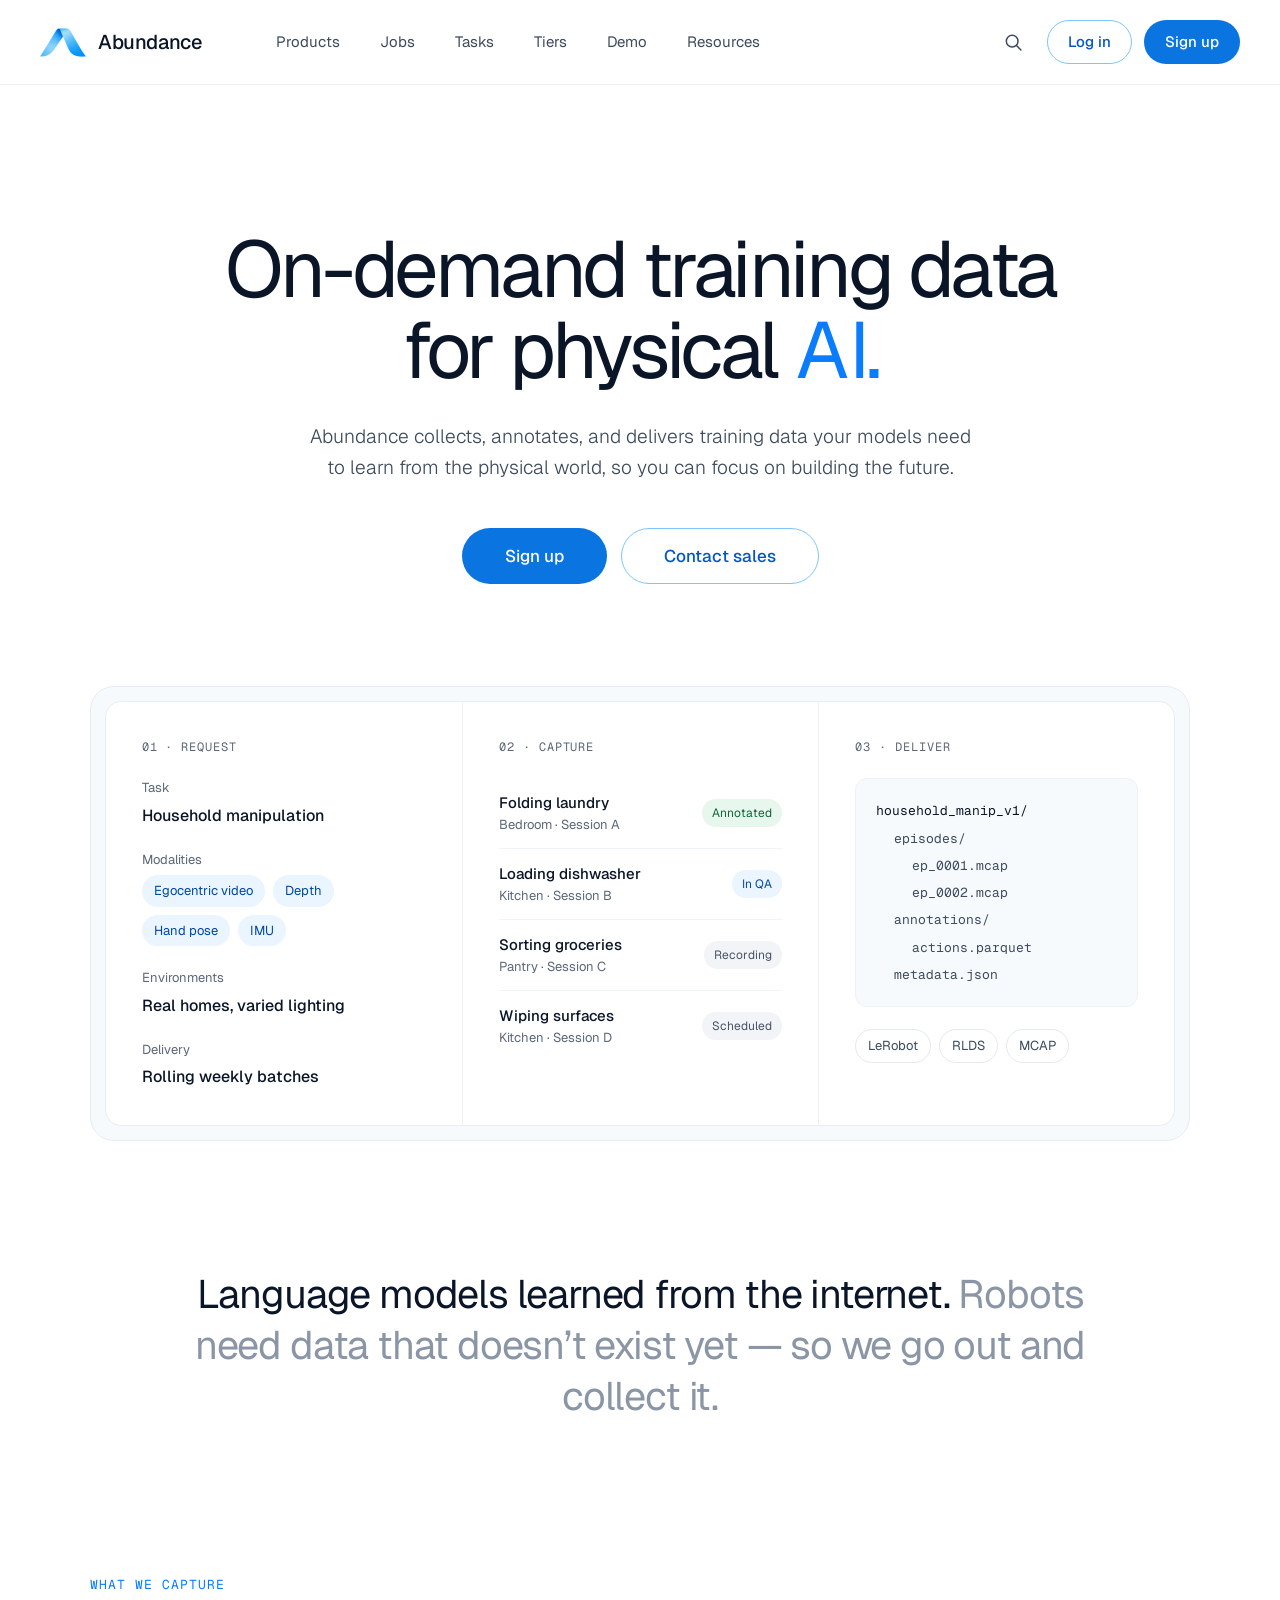
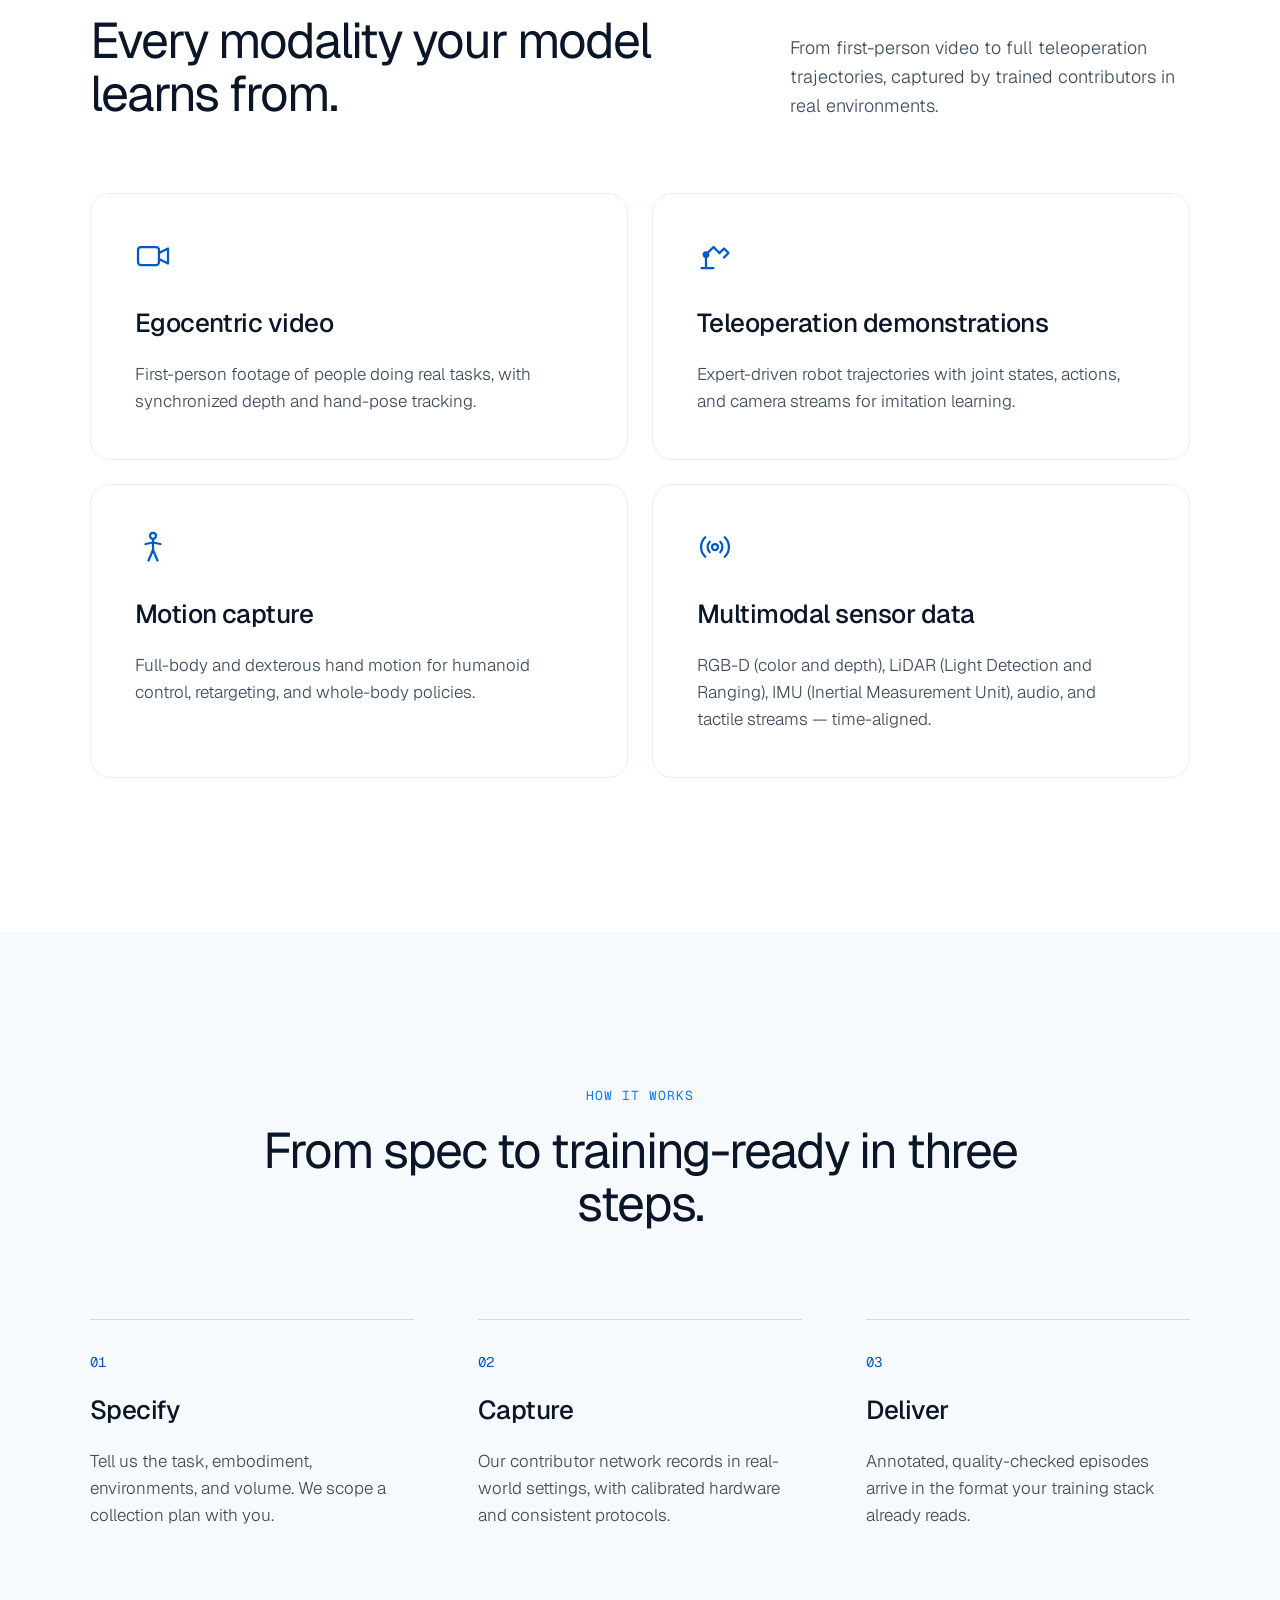
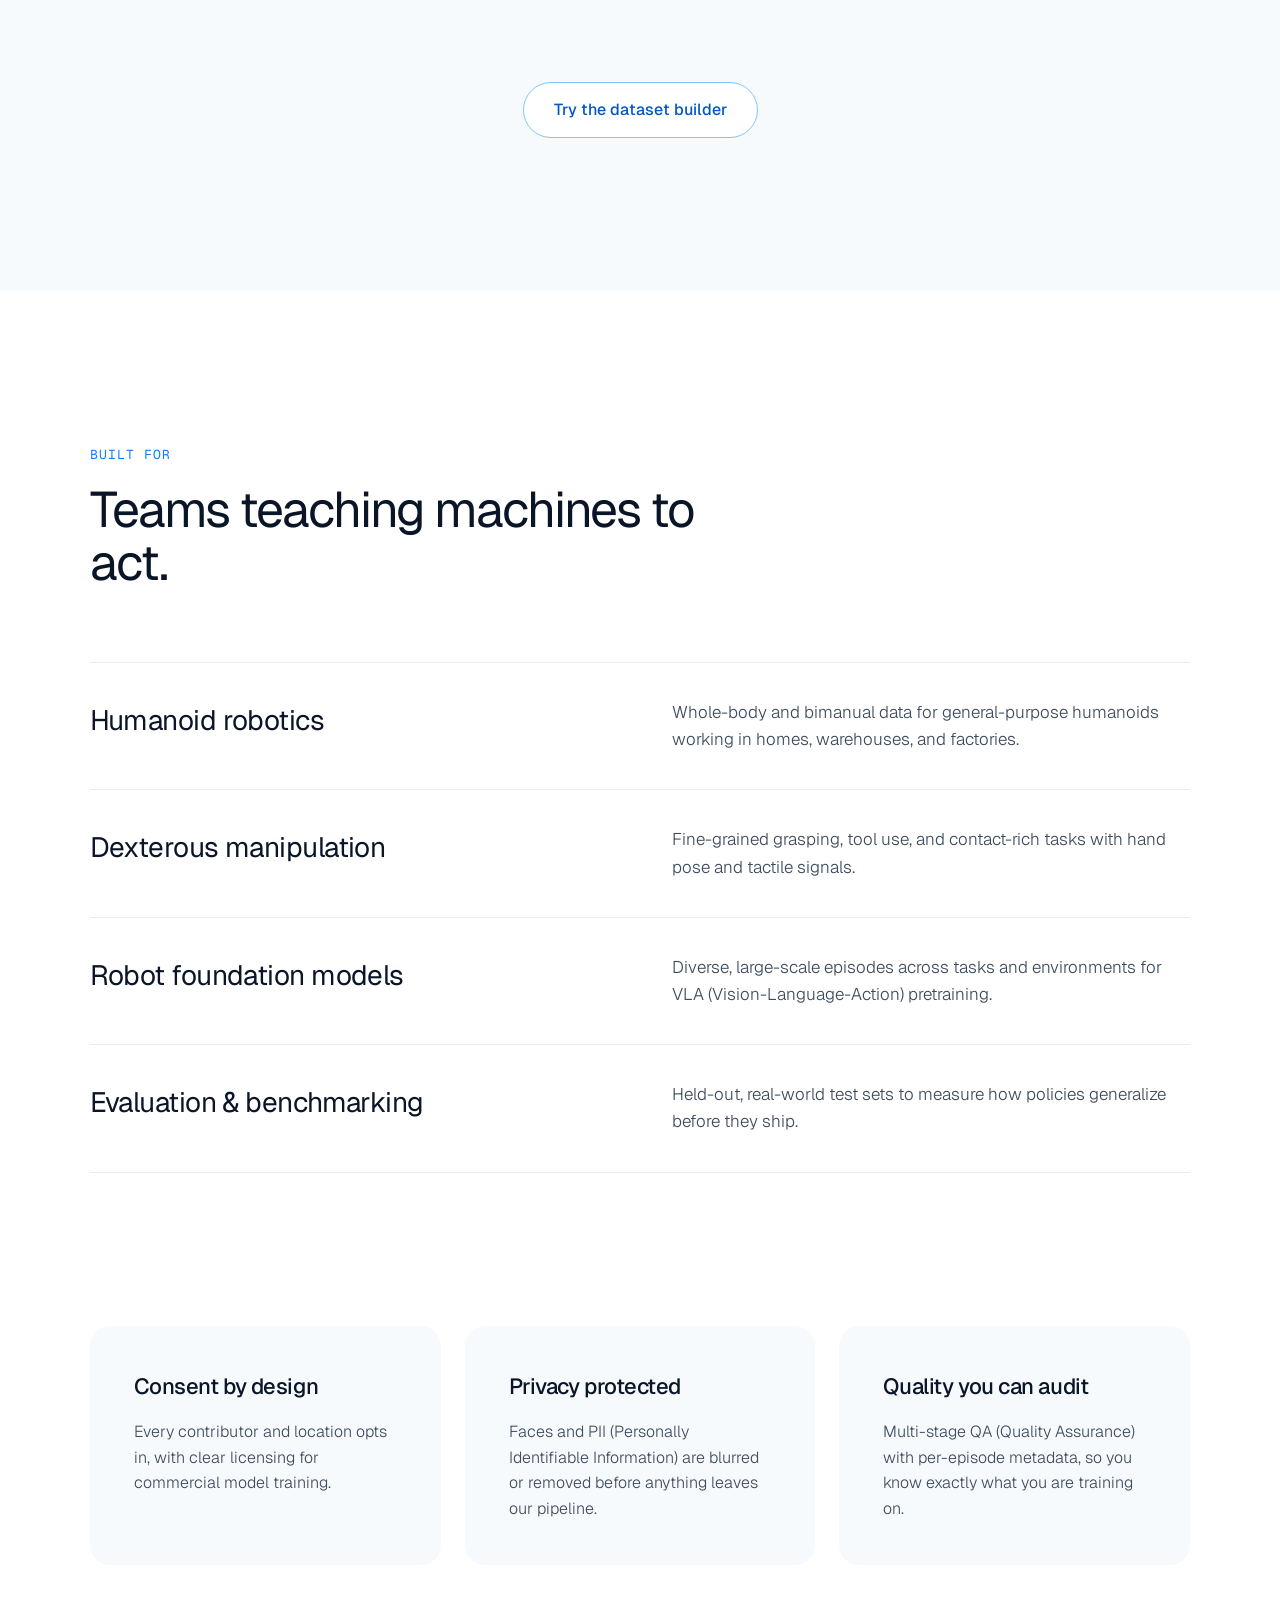
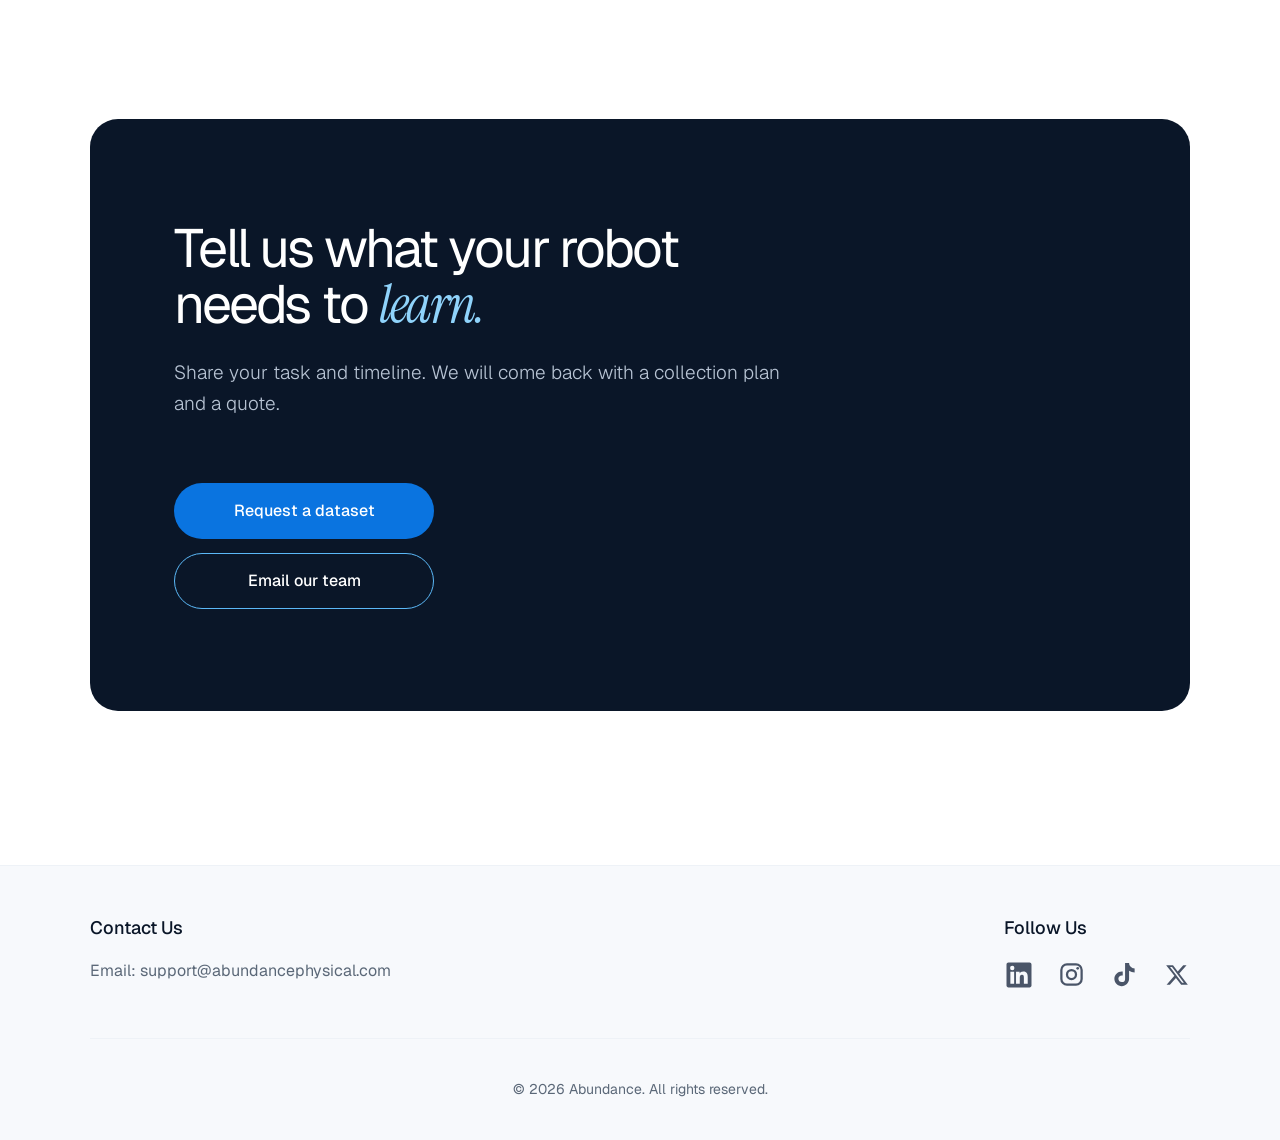
==== commit b136e9f0: "Use support@abundancephysical.com as the site email Co-Authored-By: Claude Opus 5.5 <noreply@anthrop" ====
--- a/index.html
+++ b/index.html
@@ -18,7 +18,7 @@
 <link rel="preconnect" href="https://fonts.gstatic.com" crossorigin>
 <link href="https://fonts.googleapis.com/css2?family=Geist:wght@300;400;500;600&amp;family=Geist+Mono:wght@400;500&amp;family=Instrument+Serif:ital@1&amp;display=swap" rel="stylesheet">
 <link rel="stylesheet" href="css/styles.css">
-<script type="application/ld+json">{"@context":"https://schema.org","@type":"Organization","name":"Abundance","url":"https://abundancephysical.com/","logo":"https://abundancephysical.com/assets/favicon-512.png","email":"hello@abundancephysical.com","sameAs":["https://www.linkedin.com/company/abundancephysical/","https://www.instagram.com/abundancephysical","https://www.tiktok.com/@abundancephysical"]}</script>
+<script type="application/ld+json">{"@context":"https://schema.org","@type":"Organization","name":"Abundance","url":"https://abundancephysical.com/","logo":"https://abundancephysical.com/assets/favicon-512.png","email":"support@abundancephysical.com","sameAs":["https://www.linkedin.com/company/abundancephysical/","https://www.instagram.com/abundancephysical","https://www.tiktok.com/@abundancephysical"]}</script>
 </head>
 <body>
 <a class="sr-only" href="#main">Skip to content</a>
@@ -66,7 +66,7 @@
         <div class="mega-group">
           <div class="mega-label">Support</div>
           <div class="res-list">
-            <a class="product-link" href="mailto:hello@abundancephysical.com?subject=Support">
+            <a class="product-link" href="support.html">
               <span class="pname">Get support</span>
             </a>
             <a class="product-link" href="coming-soon.html?page=Help+center">
@@ -328,7 +328,7 @@
       </div>
       <div class="actions">
         <a class="btn btn-primary btn-lg" href="signup.html?path=team">Request a dataset</a>
-        <a class="btn btn-lg btn-on-dark" href="mailto:hello@abundancephysical.com">Email our team</a>
+        <a class="btn btn-lg btn-on-dark" href="mailto:support@abundancephysical.com">Email our team</a>
       </div>
     </div>
   </section>
@@ -340,7 +340,7 @@
     <div class="footer-top">
       <div class="footer-col">
         <div class="h">Contact Us</div>
-        <p>Email: <a href="mailto:hello@abundancephysical.com">hello@abundancephysical.com</a></p>
+        <p>Email: <a href="mailto:support@abundancephysical.com">support@abundancephysical.com</a></p>
       </div>
       <div class="footer-col">
         <div class="h">Follow Us</div>
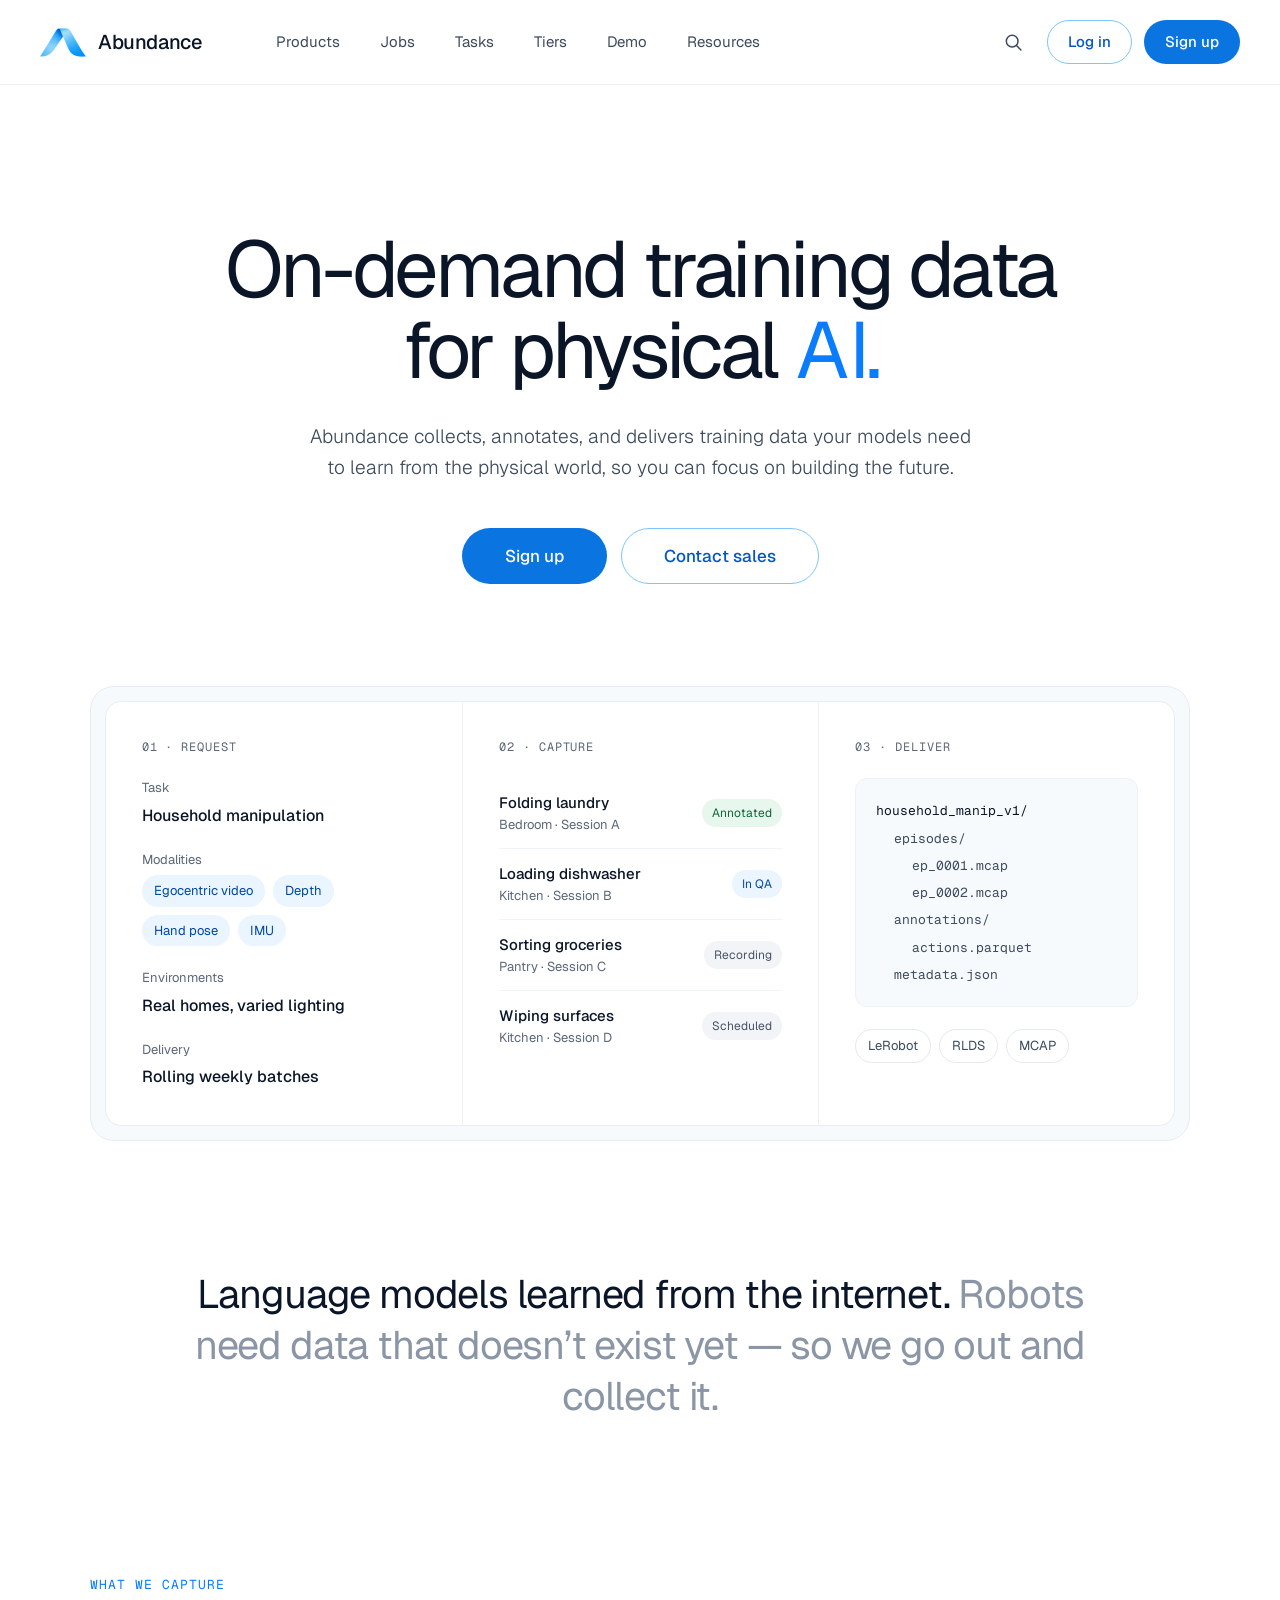
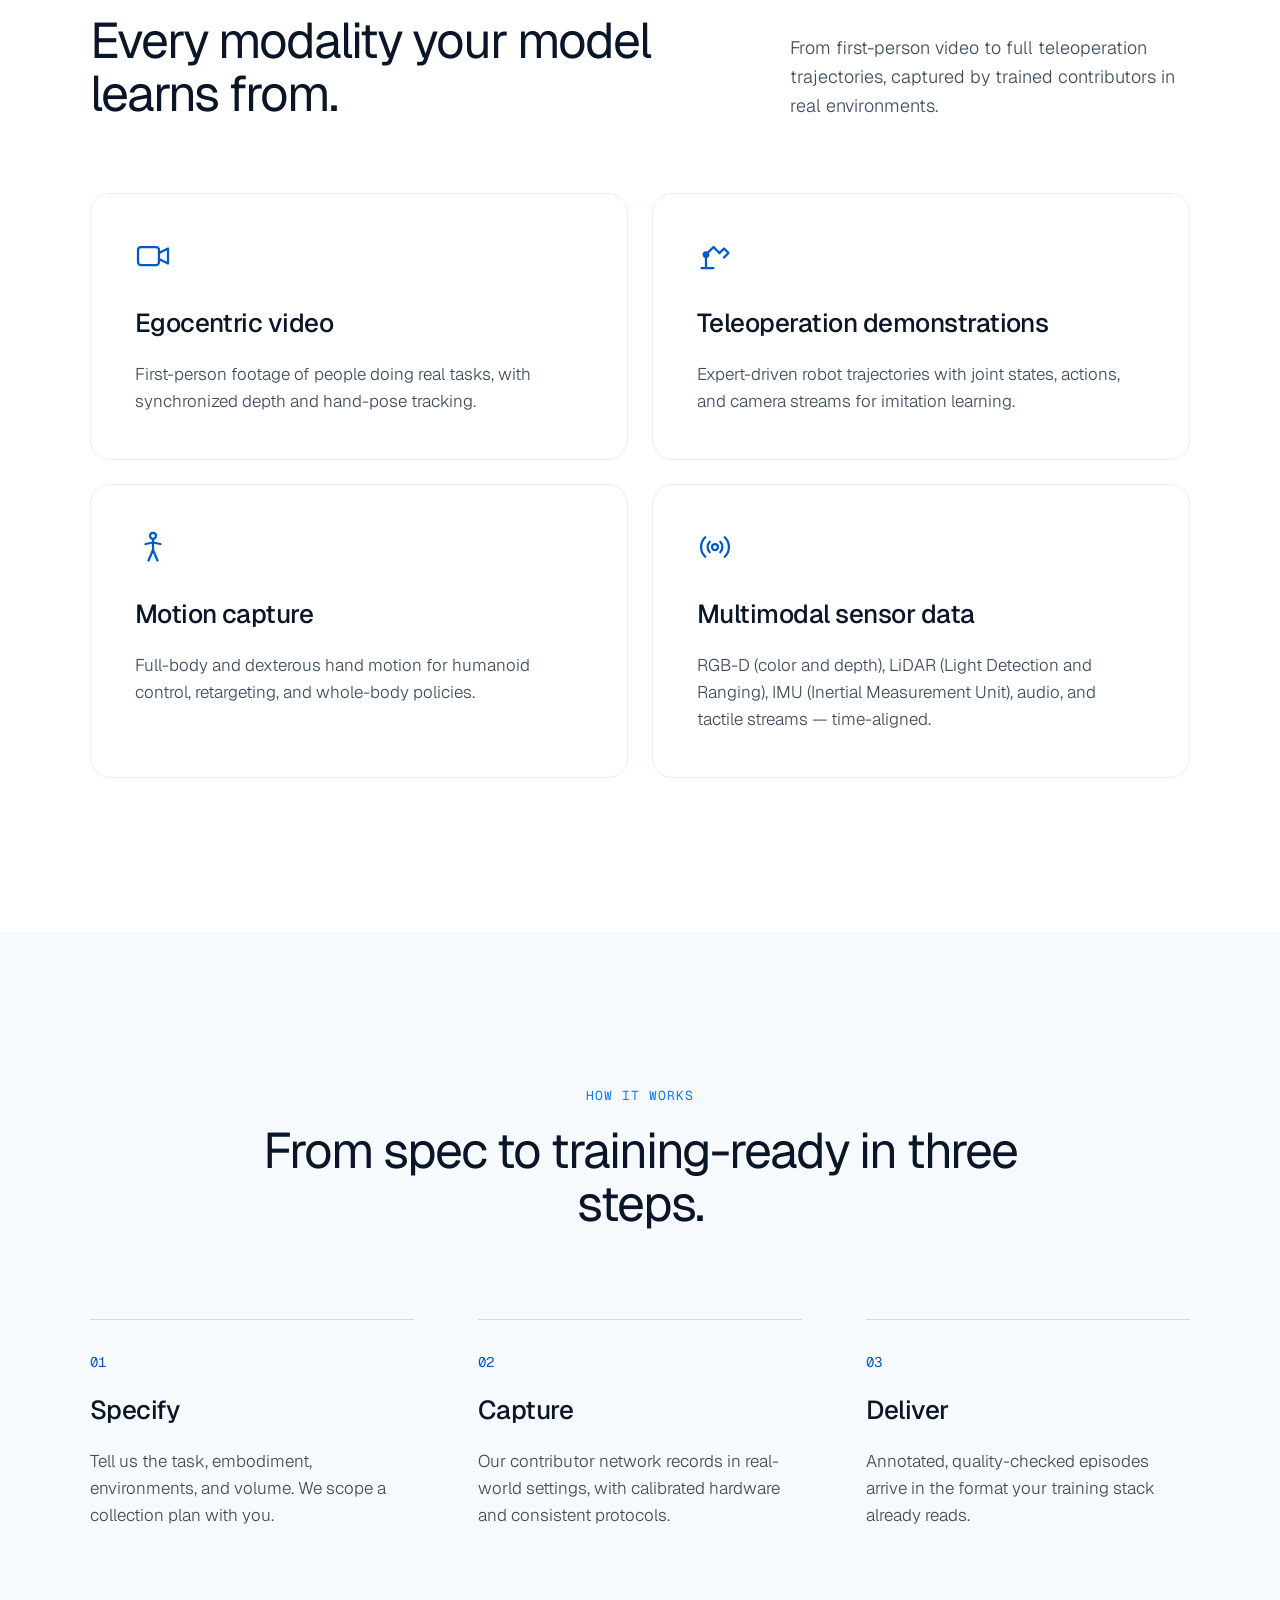
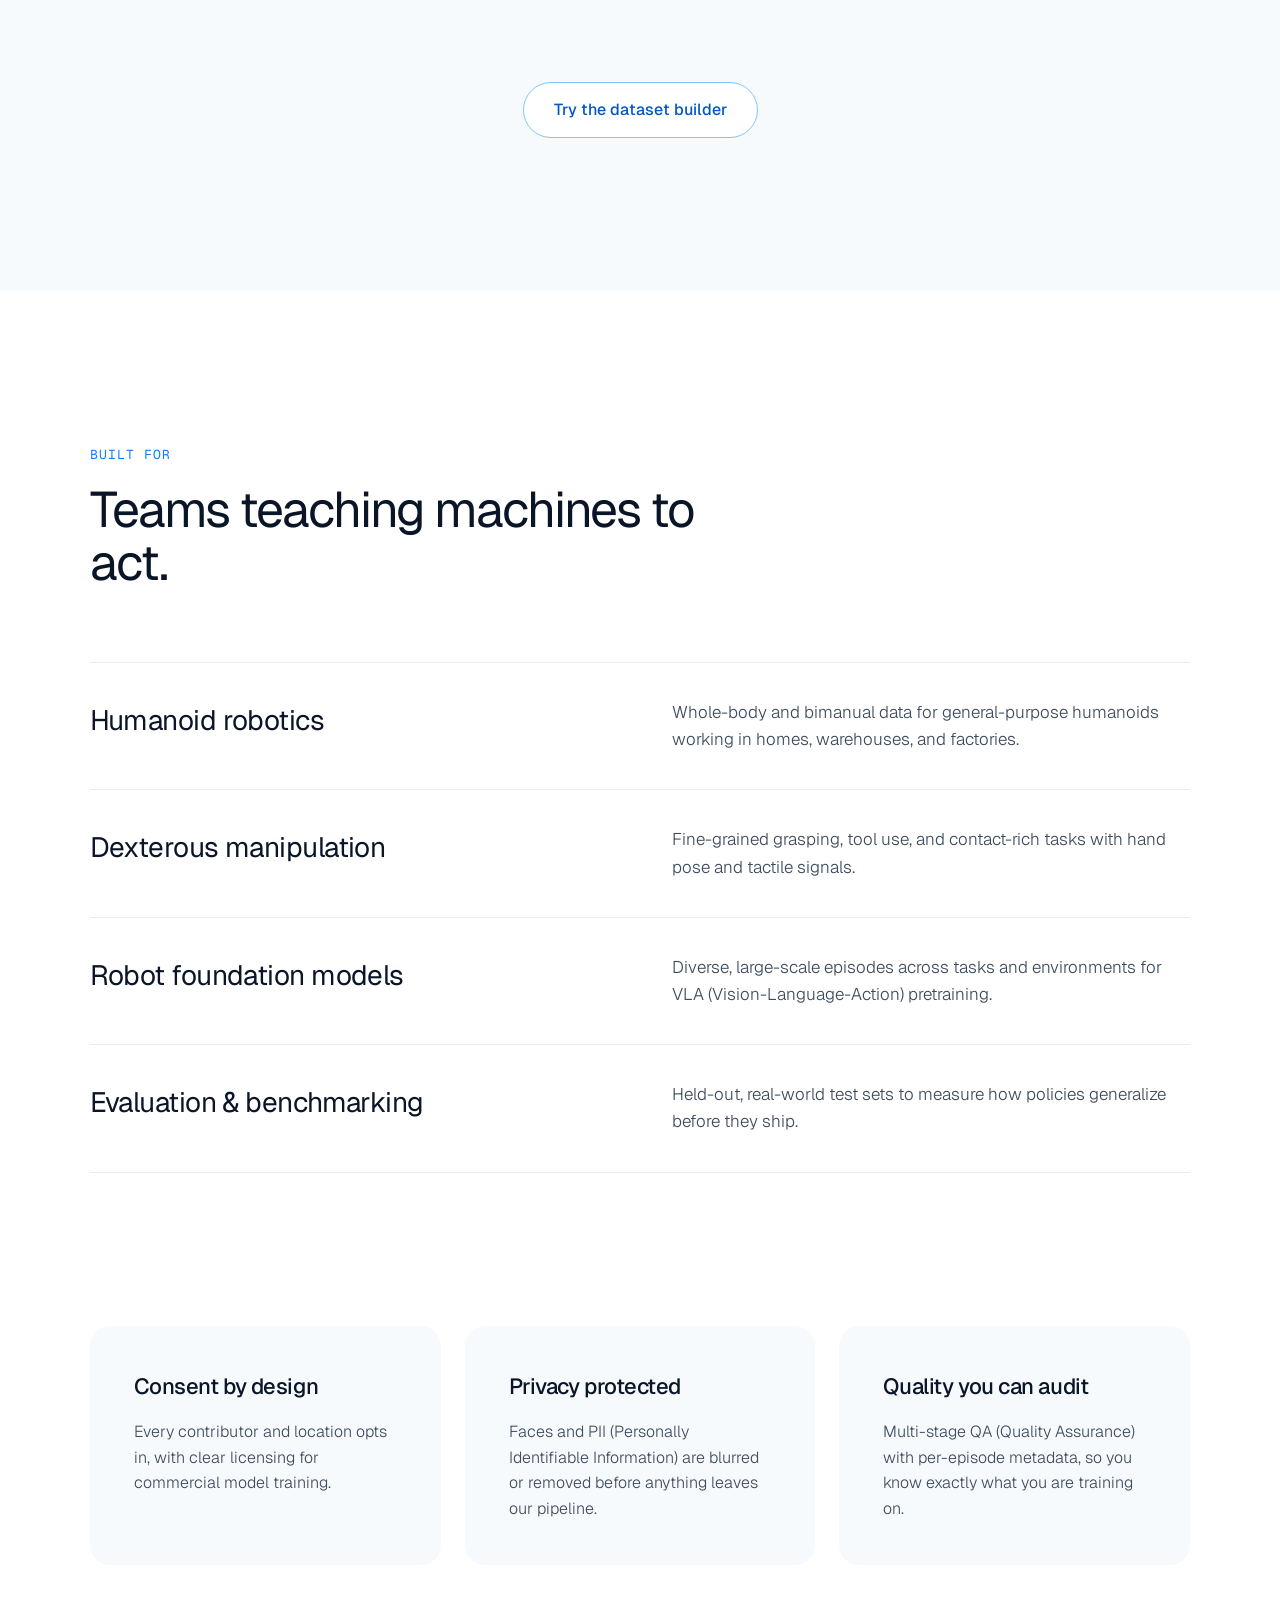
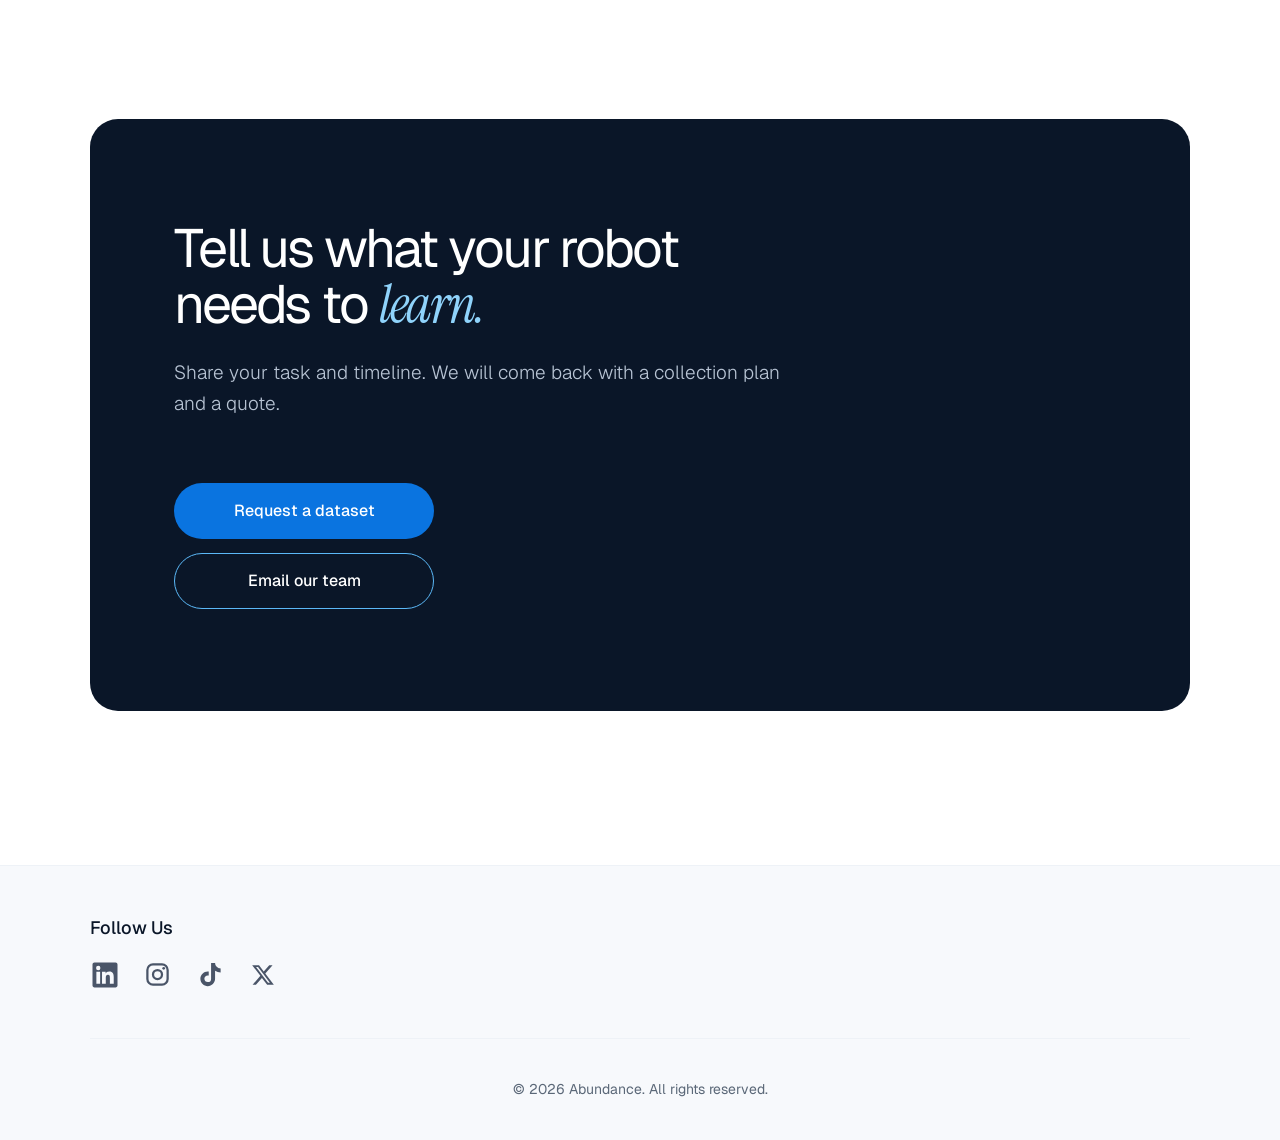
==== commit 7e8c9af8: "Footer: remove Contact Us and email on every page Co-Authored-By: Claude Opus 5.5 <noreply@anthropic" ====
--- a/index.html
+++ b/index.html
@@ -188,7 +188,7 @@
     <p>Abundance collects, annotates, and delivers training data your models need to learn from the physical world, so you can focus on building the future.</p>
     <div class="hero-actions">
       <a class="btn btn-primary btn-lg btn-hero" href="signup.html">Sign up</a>
-      <a class="btn btn-outline btn-lg btn-hero" href="coming-soon.html?page=Contact+sales">Contact sales</a>
+      <a class="btn btn-outline btn-lg btn-hero" href="contact-sales.html">Contact sales</a>
     </div>
   </section>
 
@@ -339,10 +339,6 @@
   <div class="wrap">
     <div class="footer-top">
       <div class="footer-col">
-        <div class="h">Contact Us</div>
-        <p>Email: <a href="mailto:support@abundancephysical.com">support@abundancephysical.com</a></p>
-      </div>
-      <div class="footer-col">
         <div class="h">Follow Us</div>
         <div class="footer-social">
           <a href="https://www.linkedin.com/company/abundancephysical/" target="_blank" rel="noopener" aria-label="Abundance on LinkedIn"><svg width="30" height="30" viewBox="0 0 24 24" fill="currentColor" aria-hidden="true"><path d="M20.45 2H3.55C2.7 2 2 2.7 2 3.55v16.9C2 21.3 2.7 22 3.55 22h16.9c.85 0 1.55-.7 1.55-1.55V3.55C22 2.7 21.3 2 20.45 2zM8.1 18.9H5.1V9.4h3v9.5zM6.6 8.1a1.74 1.74 0 1 1 0-3.48 1.74 1.74 0 0 1 0 3.48zm12.3 10.8h-3v-4.6c0-1.1 0-2.5-1.52-2.5-1.52 0-1.76 1.19-1.76 2.42v4.68h-3V9.4h2.88v1.3h.04c.4-.76 1.38-1.56 2.84-1.56 3.04 0 3.6 2 3.6 4.6v5.16z"></path></svg></a>
--- a/css/styles.css
+++ b/css/styles.css
@@ -254,6 +254,9 @@
 .tab:hover { color: var(--ink); }
 .tab[aria-selected="true"] { color: var(--ink); border-bottom-color: var(--ink); }
 .toolbar { display: flex; justify-content: space-between; align-items: center; gap: 16px; margin-top: 40px; }
+.toolbar-left { display: flex; align-items: center; gap: 24px; flex-wrap: wrap; }
+.choose-link { display: inline-flex; align-items: center; gap: 8px; font-size: 16px; font-weight: 500; color: var(--blue-text); }
+.choose-link:hover { color: var(--blue-deep); text-decoration: underline; text-underline-offset: 3px; }
 .filter-toggle { display: inline-flex; align-items: center; gap: 12px; min-height: 52px; padding: 14px 24px; border: 1.5px solid var(--ink); border-radius: 999px; background: #ffffff; font-size: 16px; font-weight: 500; color: var(--ink); cursor: pointer; }
 .filter-toggle:hover { background: var(--tint-2); }
 .results { font-family: var(--mono); font-size: 15px; letter-spacing: 0.1em; text-transform: uppercase; }
@@ -475,3 +478,15 @@
 @media (prefers-reduced-motion: reduce) {
   *, *::before, *::after { transition: none !important; scroll-behavior: auto !important; }
 }
+
+/* Job cards: hide Apply/Reserve until the card is hovered (devices with a mouse only; touch screens always show it) */
+@media (hover: hover) {
+  .job .action { opacity: 0; transition: opacity .15s ease, color .15s ease; }
+  .job:hover .action, .job:focus-within .action { opacity: 1; }
+}
+
+/* Pay disclaimer above the footer (Jobs and Tasks) */
+.pay-note { padding-top: 0; }
+.pay-note p { font-size: 13px; line-height: 1.5; color: var(--muted); }
+.join:has(+ .pay-note), .tasks:has(+ .pay-note) { padding-bottom: 40px; }
+.pay-note { padding-bottom: clamp(80px, 12vh, 140px); }
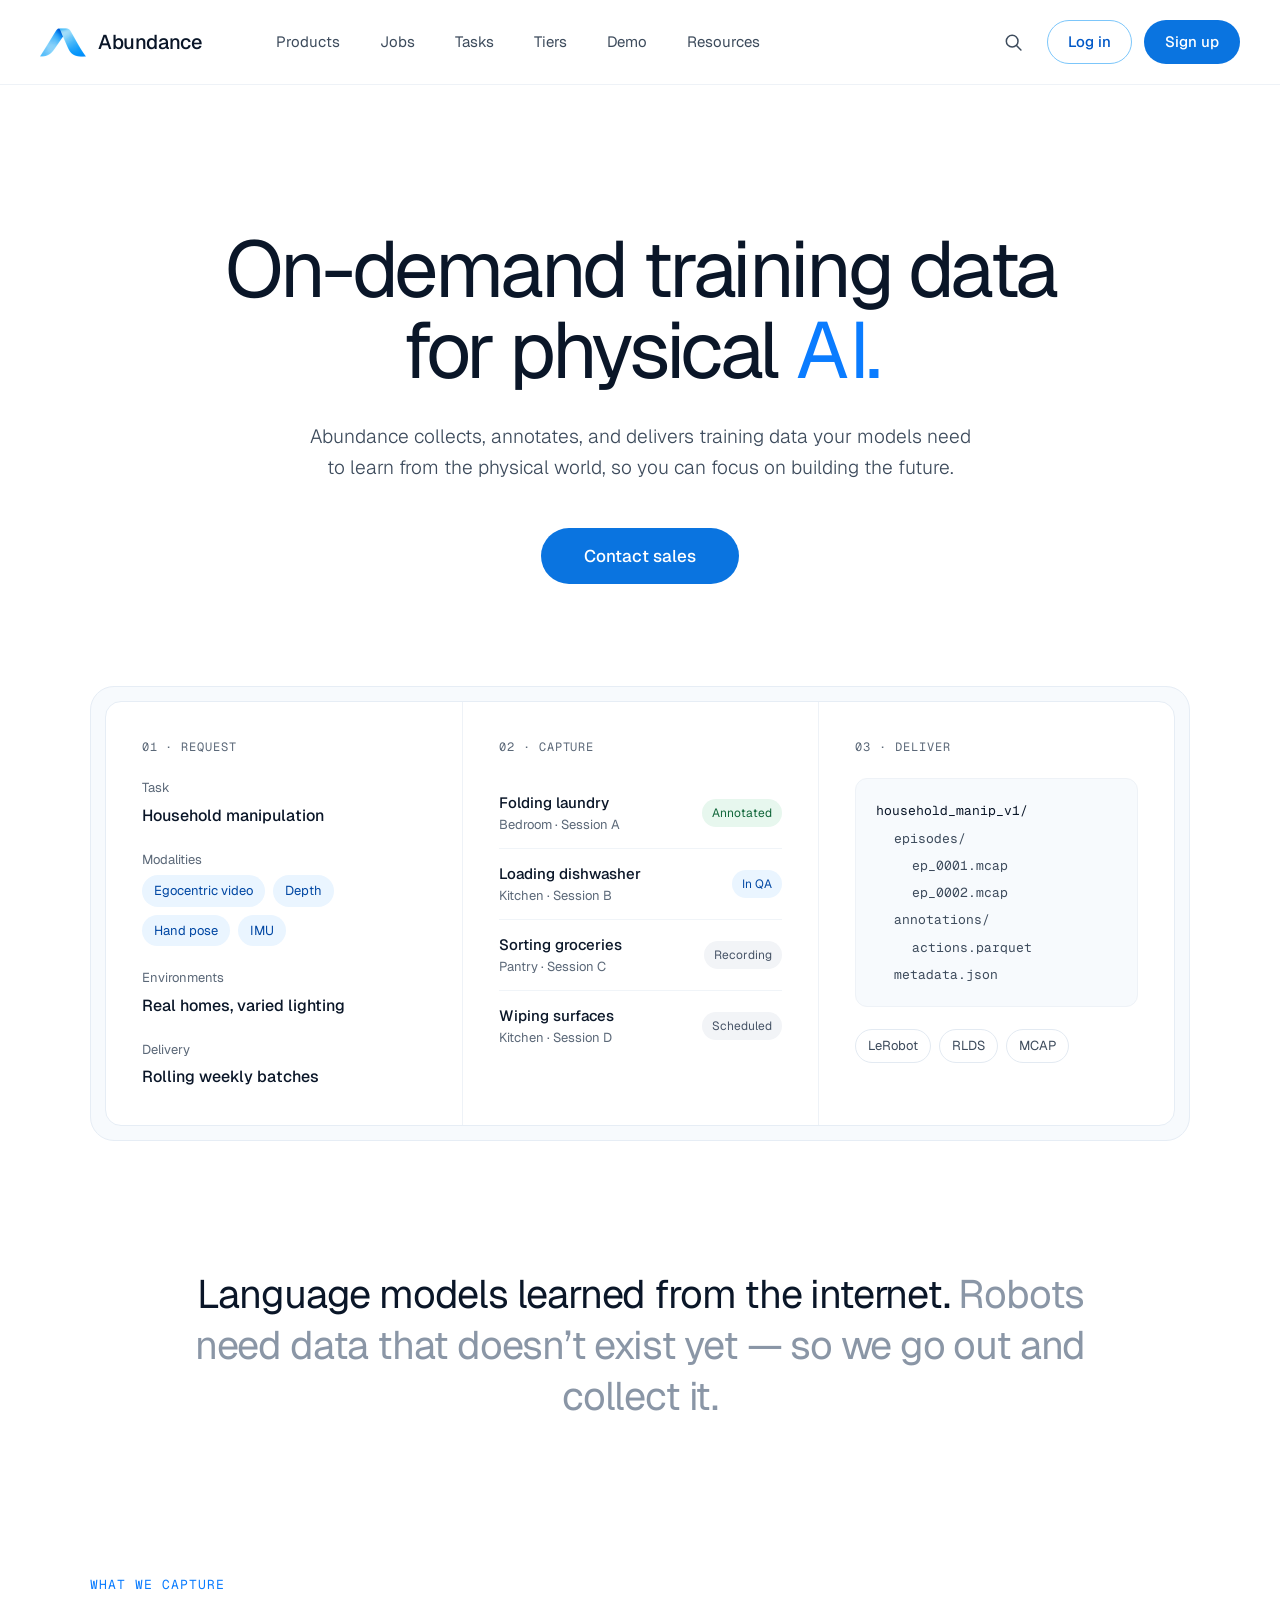
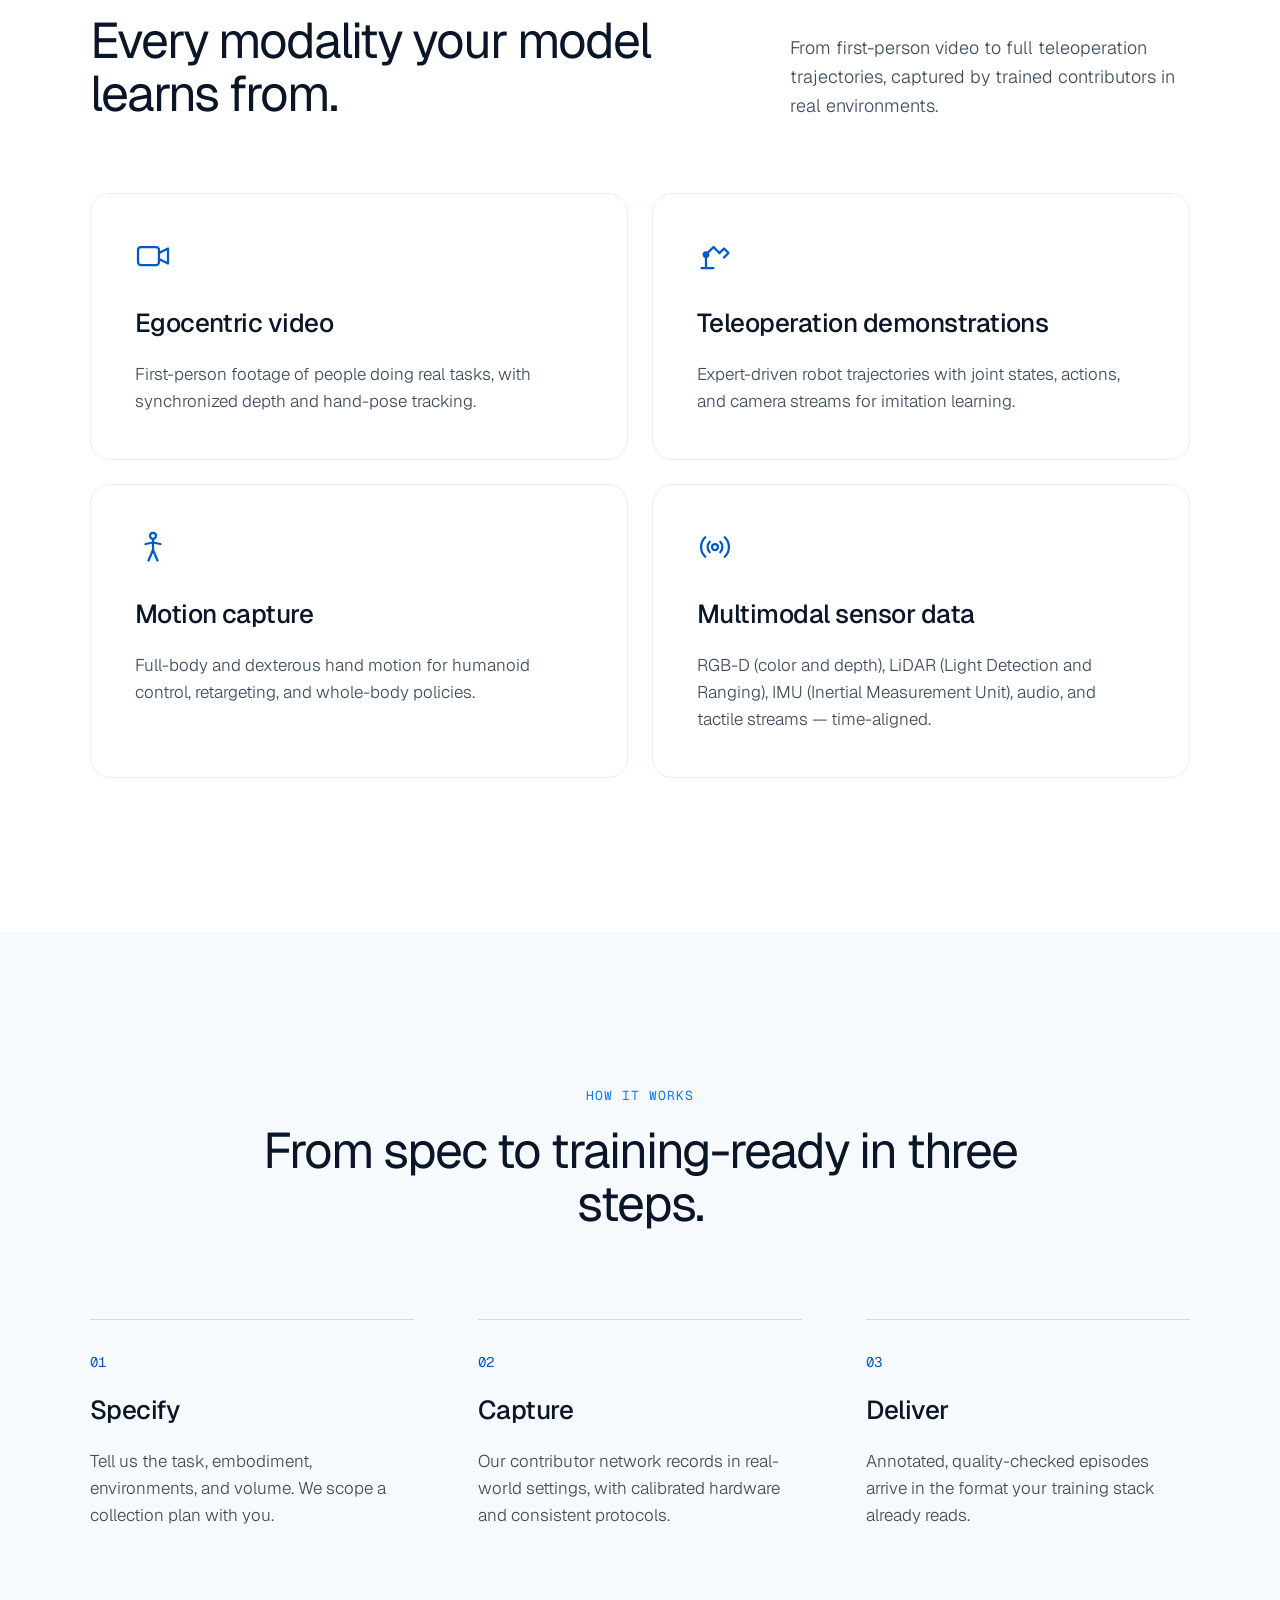
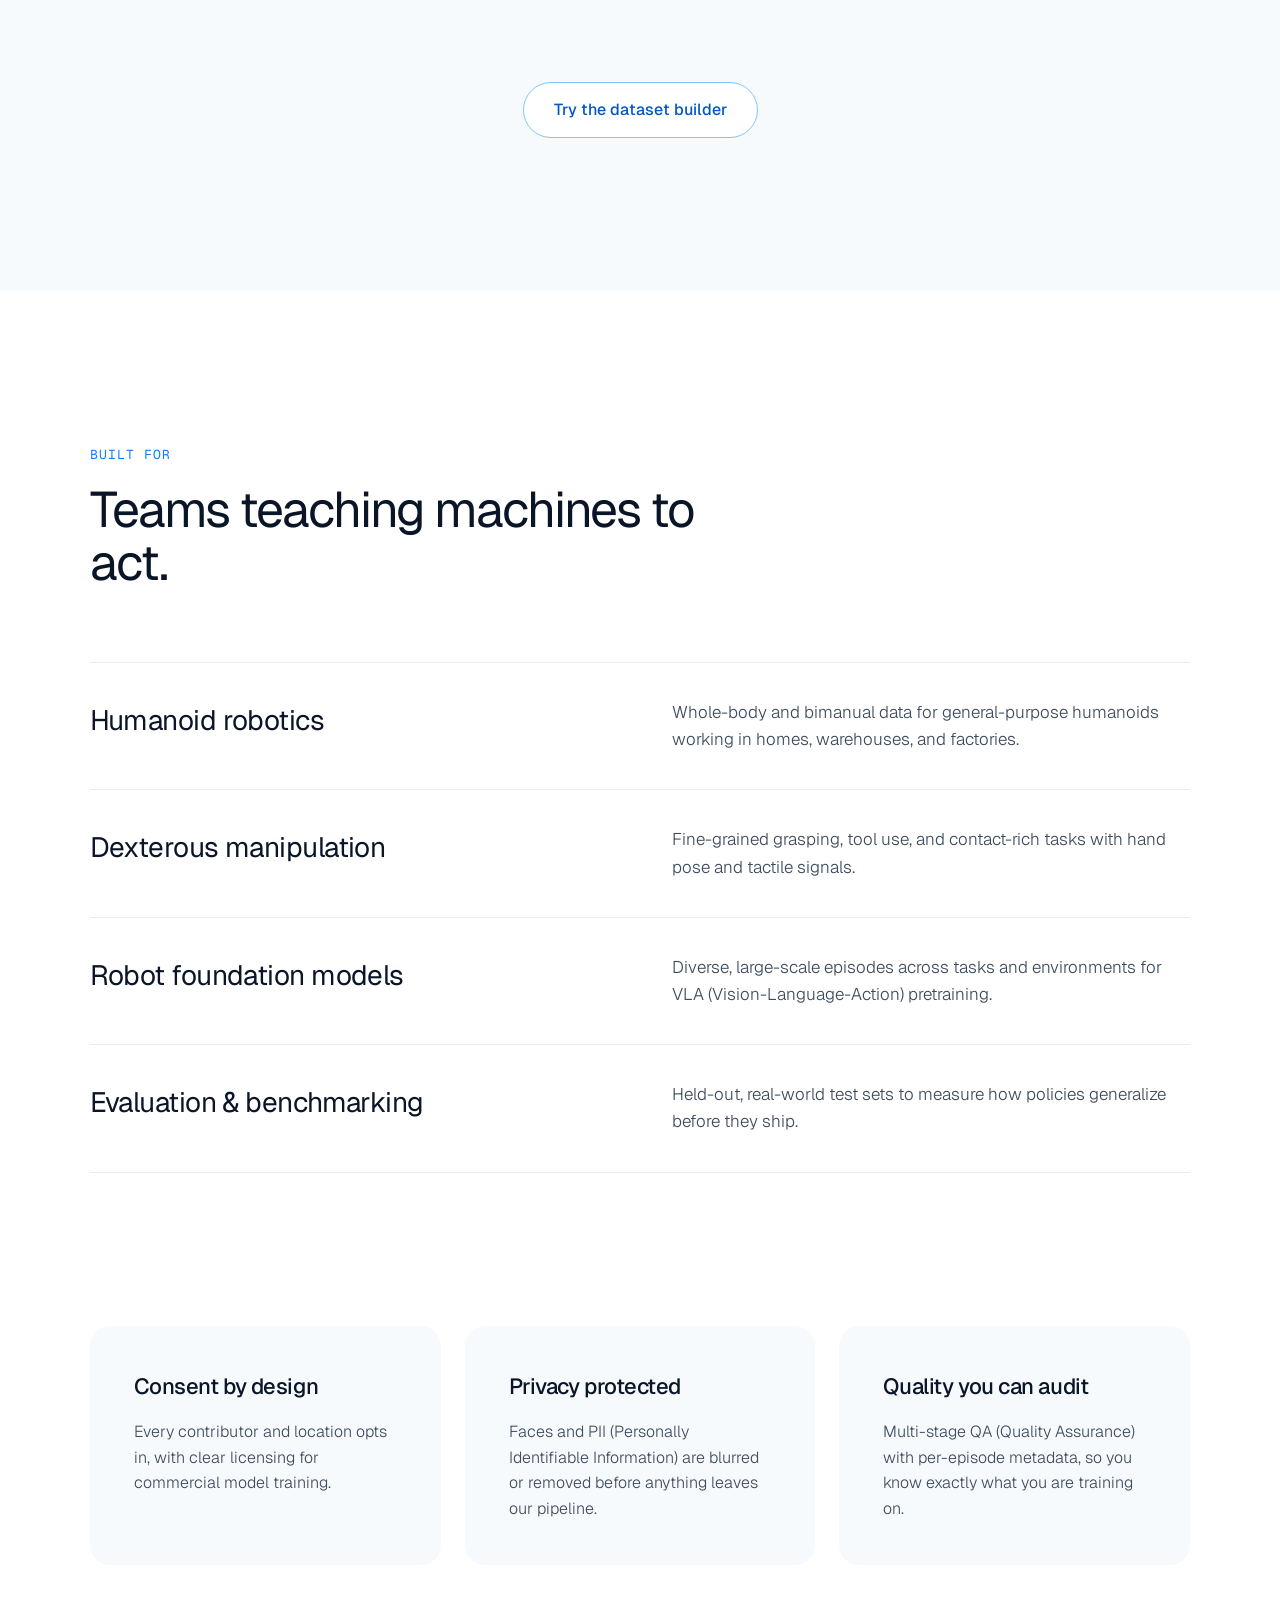
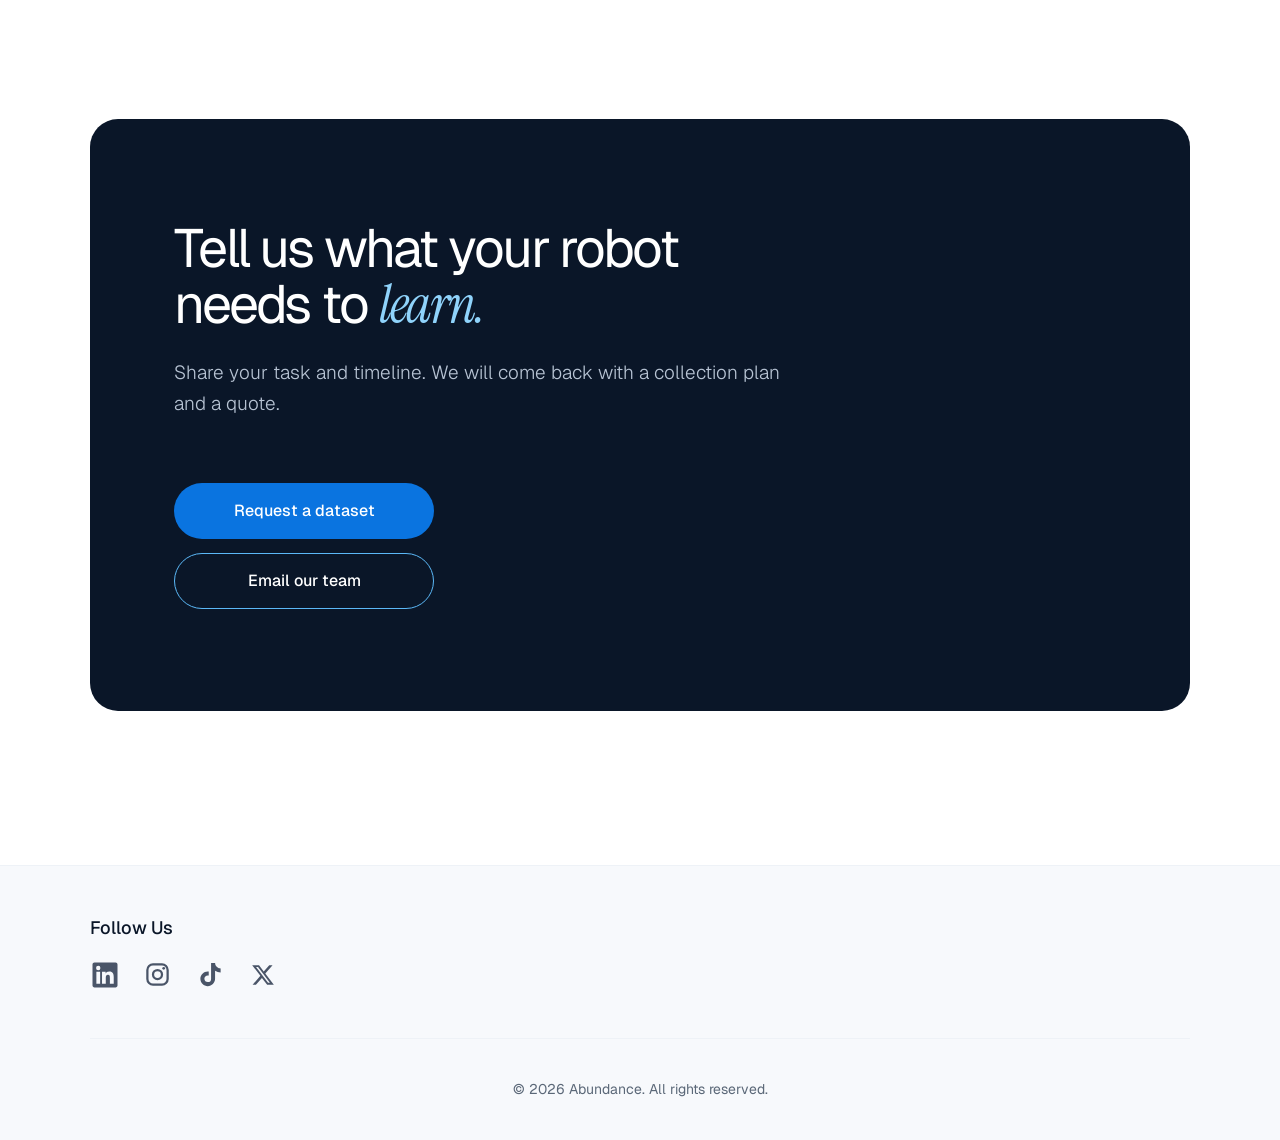
==== commit a4d873ea: "Home: hero shows only Contact sales Co-Authored-By: Claude Opus 5.5 <noreply@anthropic.com> Claude-S" ====
--- a/index.html
+++ b/index.html
@@ -187,8 +187,7 @@
     <h1>On-demand training data <span class="nowrap">for physical <span class="accent ai-dial"><span class="dial" aria-hidden="true"><span class="strip"><span>A</span><span>S</span></span></span><span class="sr-only">A</span><span class="rest">I.</span></span></span></h1>
     <p>Abundance collects, annotates, and delivers training data your models need to learn from the physical world, so you can focus on building the future.</p>
     <div class="hero-actions">
-      <a class="btn btn-primary btn-lg btn-hero" href="signup.html">Sign up</a>
-      <a class="btn btn-outline btn-lg btn-hero" href="contact-sales.html">Contact sales</a>
+      <a class="btn btn-primary btn-lg btn-hero" href="contact-sales.html">Contact sales</a>
     </div>
   </section>
 
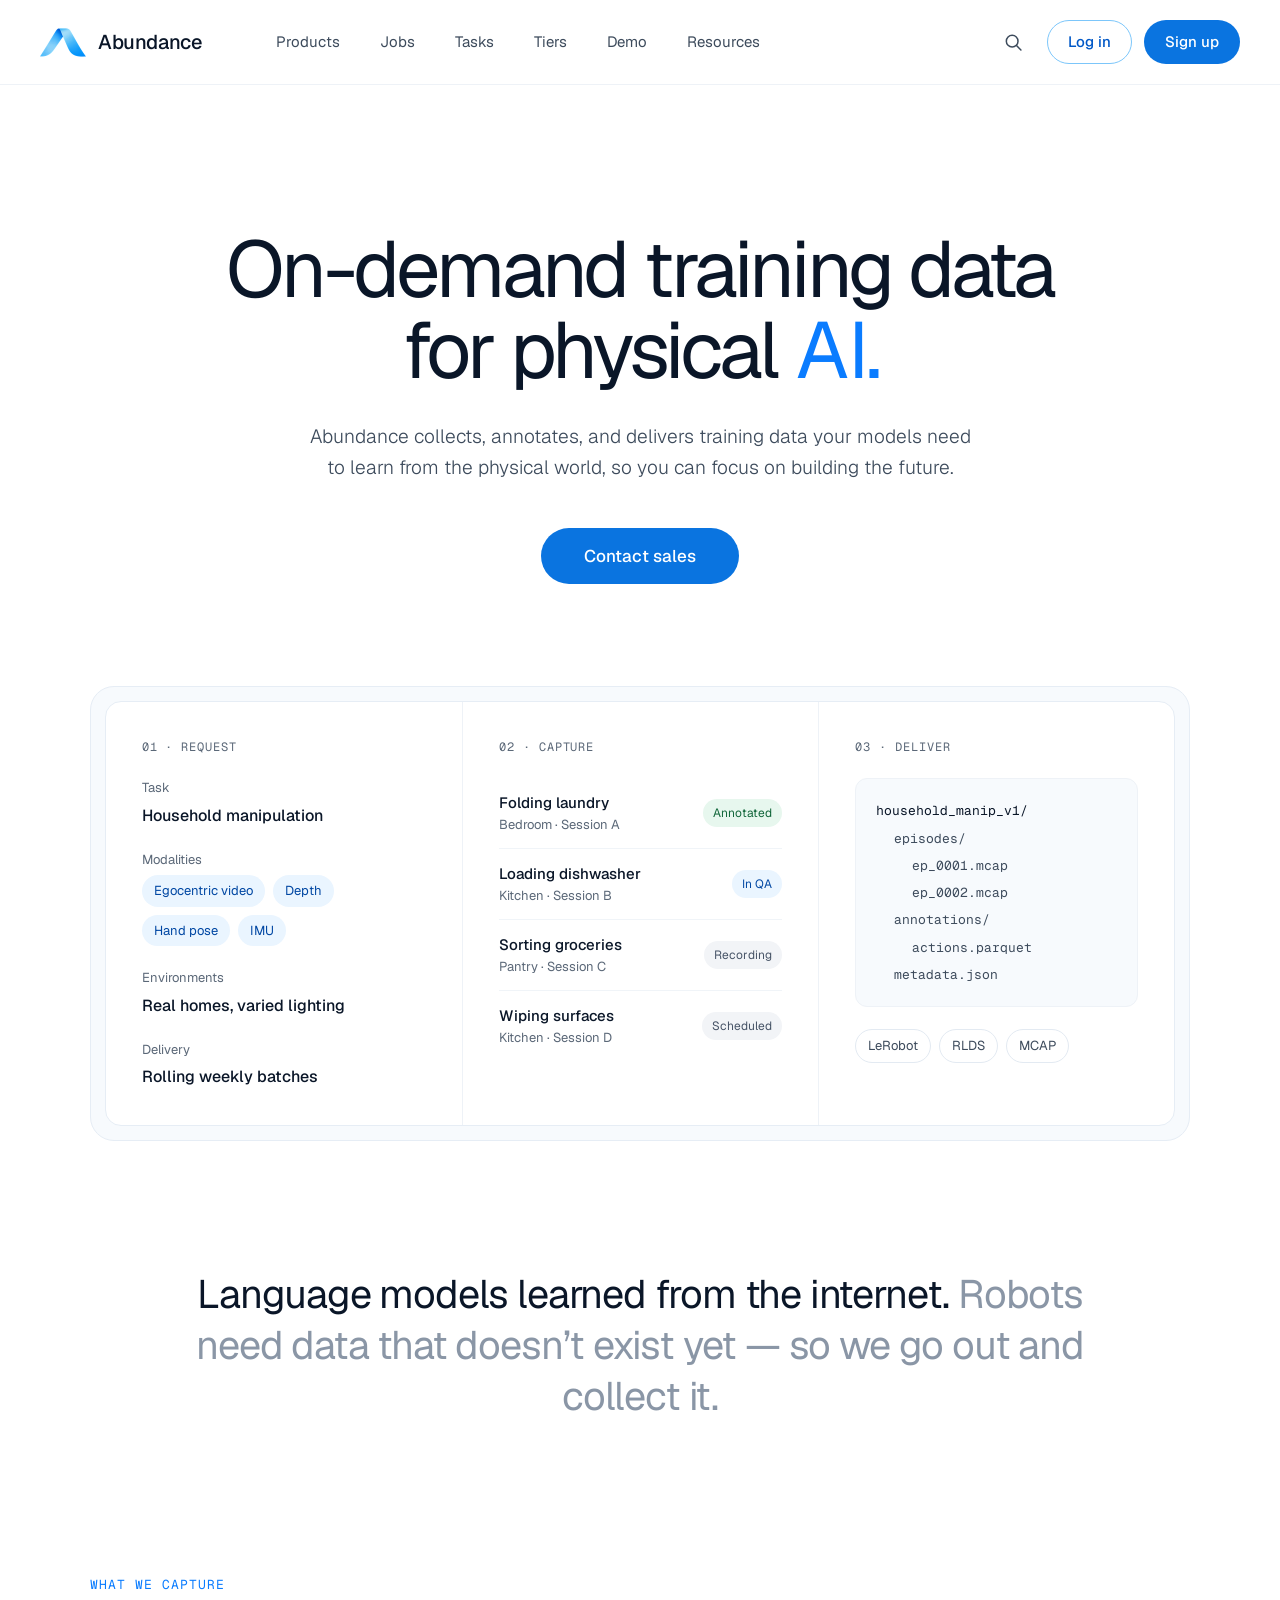
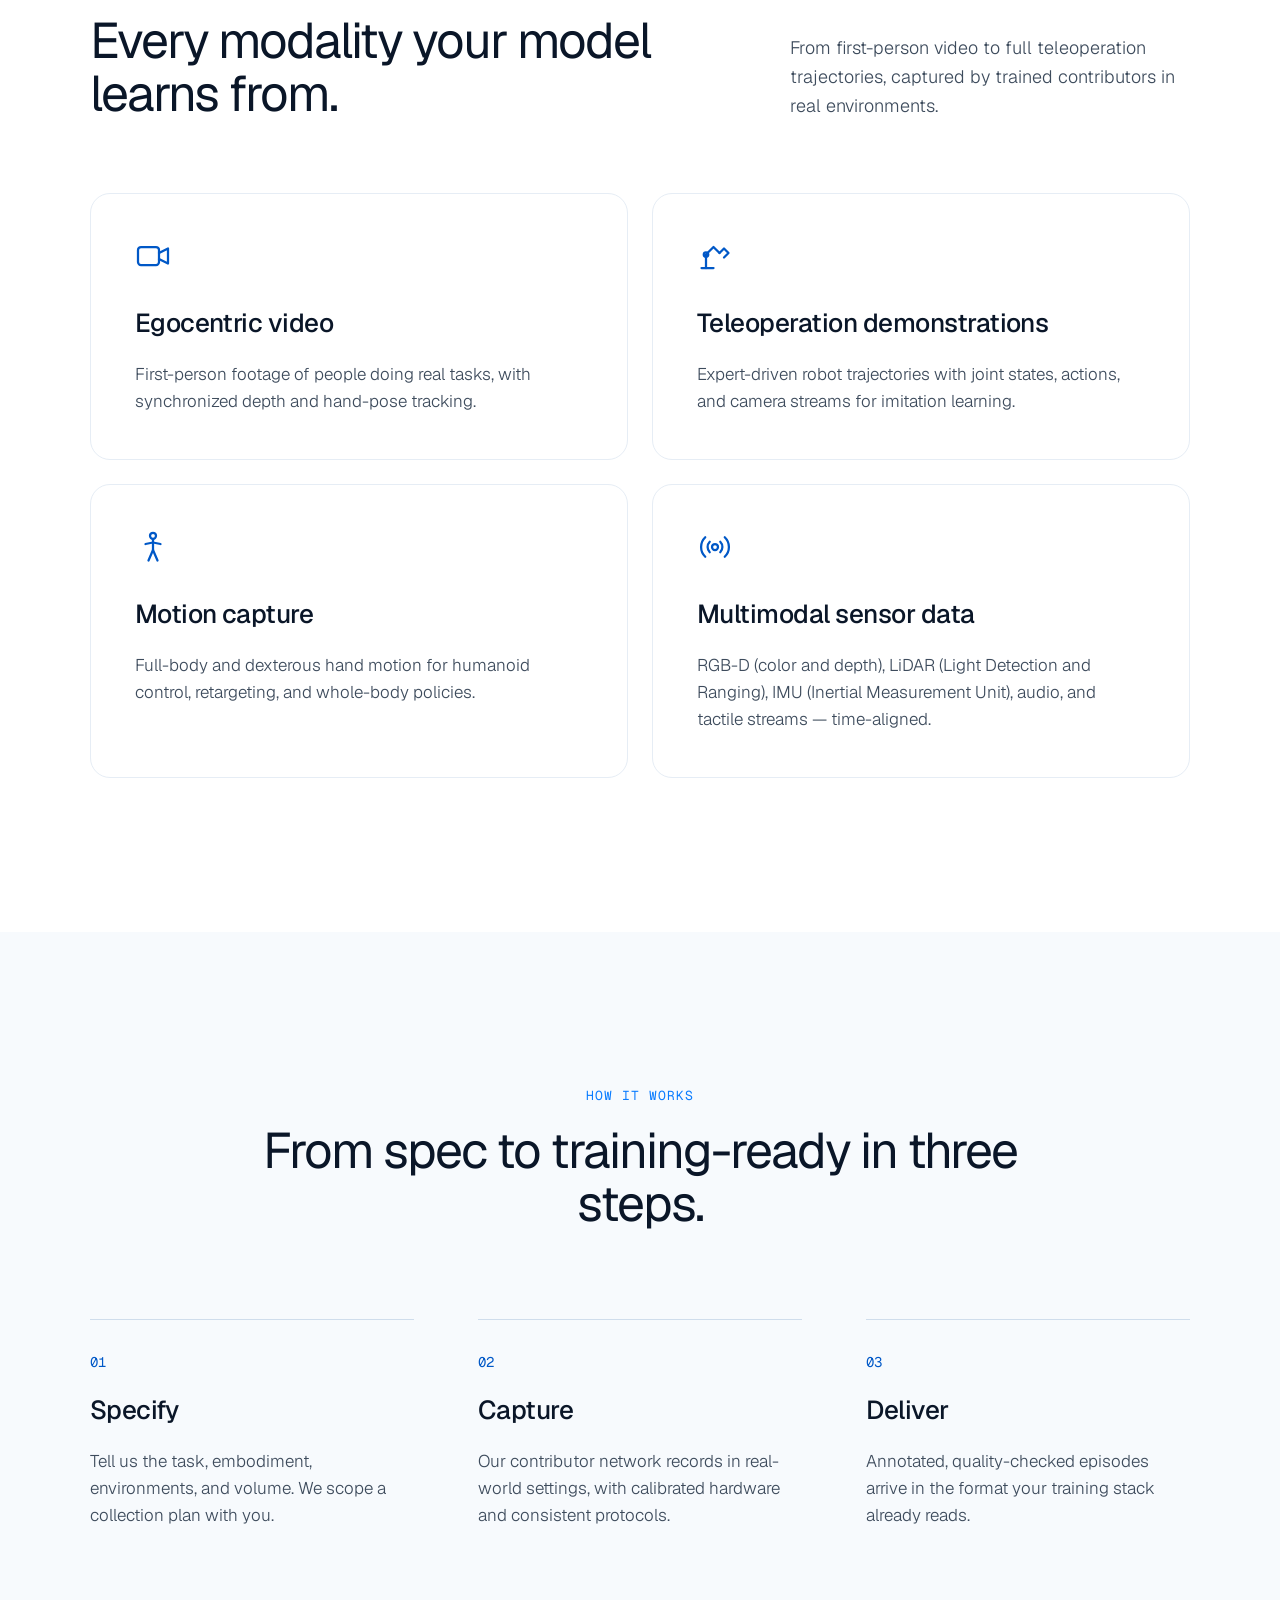
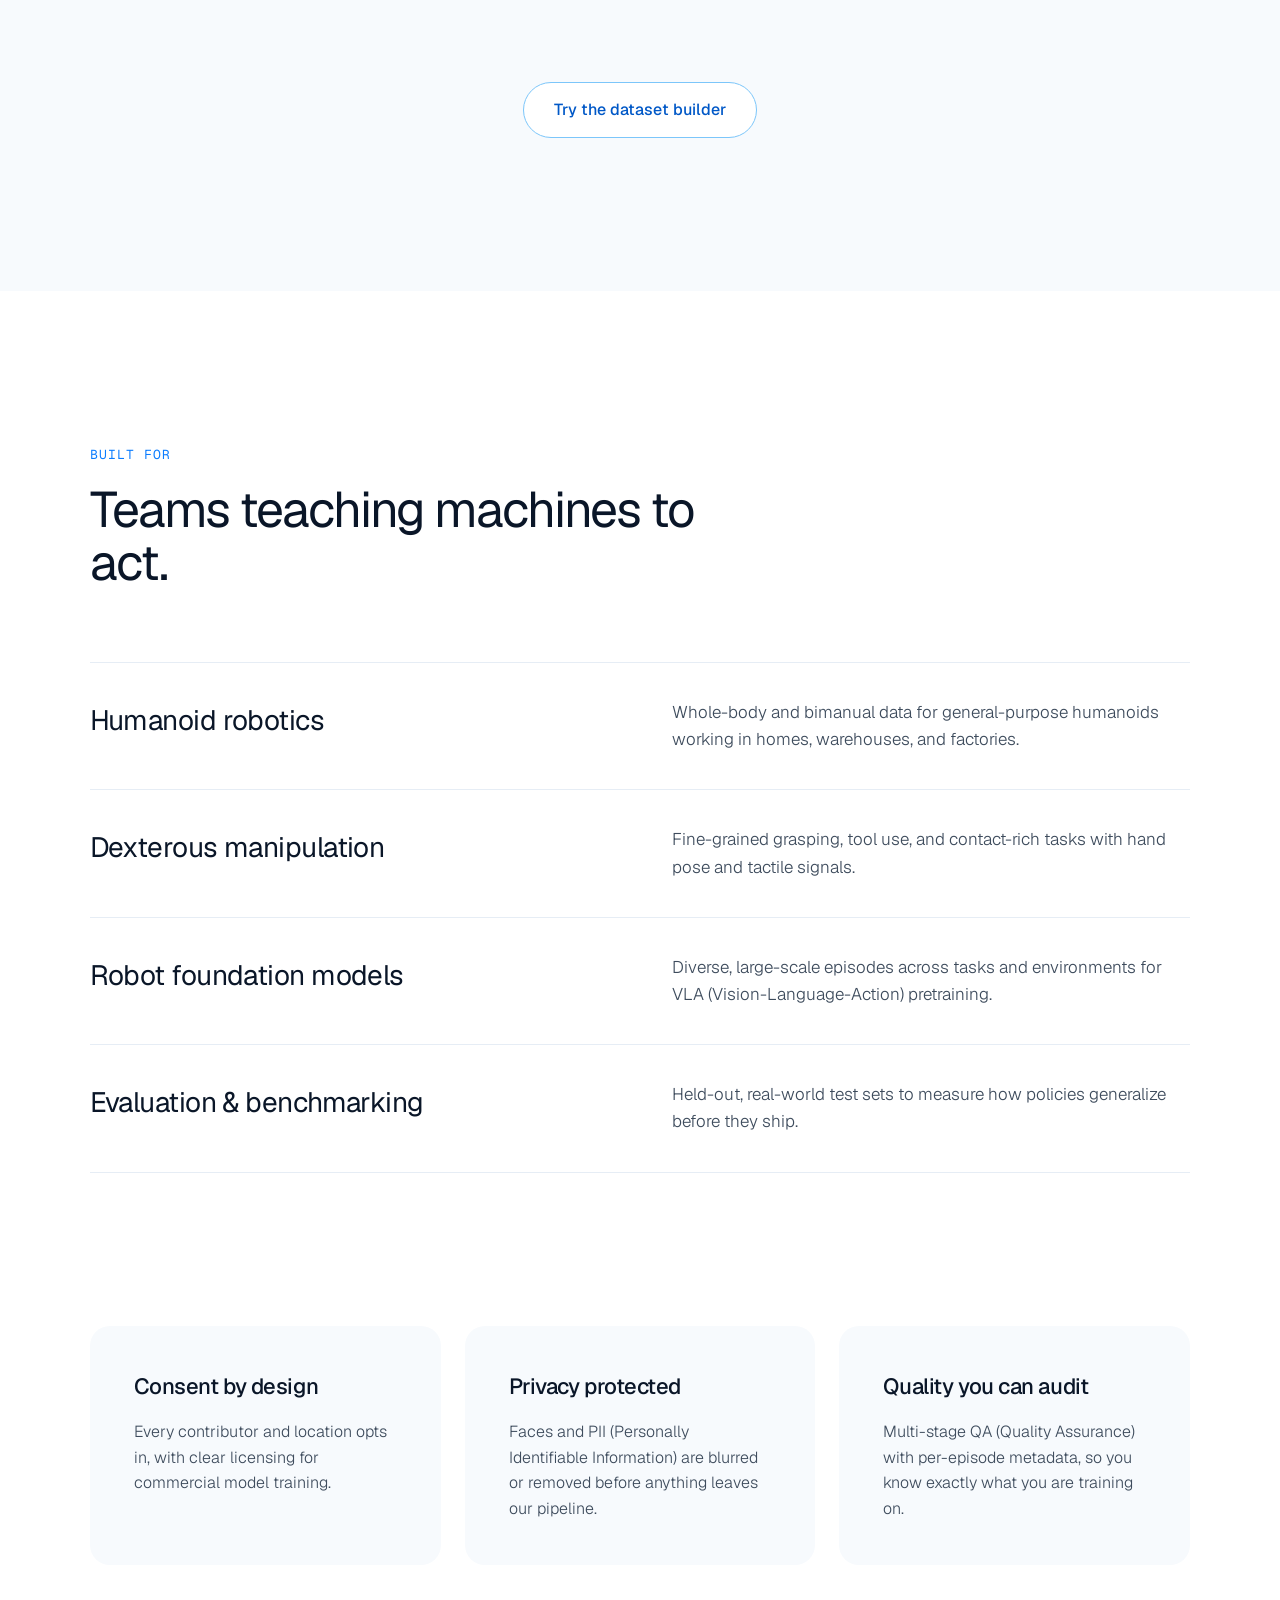
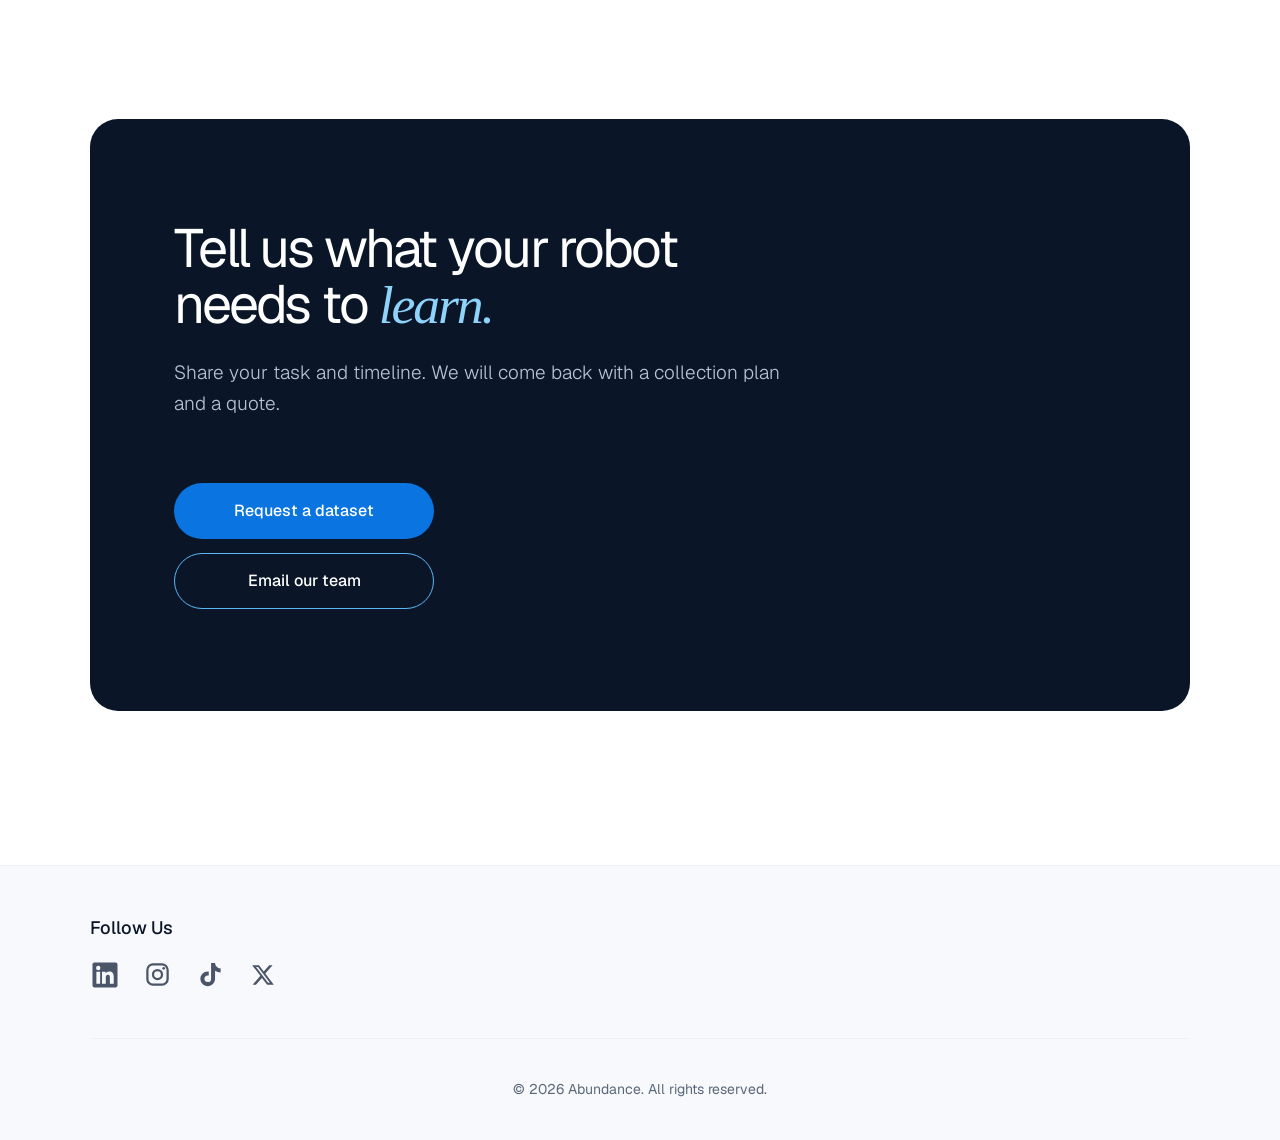
==== commit f0e9a291: "Clean up: remove hidden sections and options, serve fonts locally, add caching - Demo: remove the hi" ====
--- a/index.html
+++ b/index.html
@@ -14,9 +14,7 @@
 <link rel="icon" type="image/png" sizes="96x96" href="/assets/favicon-96.png">
 <link rel="icon" type="image/png" sizes="192x192" href="/assets/favicon-192.png">
 <link rel="apple-touch-icon" href="/assets/apple-touch-icon.png">
-<link rel="preconnect" href="https://fonts.googleapis.com">
-<link rel="preconnect" href="https://fonts.gstatic.com" crossorigin>
-<link href="https://fonts.googleapis.com/css2?family=Geist:wght@300;400;500;600&amp;family=Geist+Mono:wght@400;500&amp;family=Instrument+Serif:ital@1&amp;display=swap" rel="stylesheet">
+<link rel="preload" href="/fonts/geist.woff2" as="font" type="font/woff2" crossorigin>
 <link rel="stylesheet" href="css/styles.css">
 <script type="application/ld+json">{"@context":"https://schema.org","@type":"Organization","name":"Abundance","url":"https://abundancephysical.com/","logo":"https://abundancephysical.com/assets/favicon-512.png","email":"support@abundancephysical.com","sameAs":["https://www.linkedin.com/company/abundancephysical/","https://www.instagram.com/abundancephysical","https://www.tiktok.com/@abundancephysical"]}</script>
 </head>
--- a/css/styles.css
+++ b/css/styles.css
@@ -1,6 +1,11 @@
 /* ==========================================================================
    Abundance — shared styles
    ========================================================================== */
+
+/* Fonts are served from this site (faster than loading them from Google). Both are open-source (SIL Open Font License); see /fonts */
+@font-face { font-family: 'Geist'; src: url('/fonts/geist.woff2') format('woff2'); font-weight: 100 900; font-style: normal; font-display: swap; }
+@font-face { font-family: 'Geist Mono'; src: url('/fonts/geist-mono.woff2') format('woff2'); font-weight: 100 900; font-style: normal; font-display: swap; }
+@font-face { font-family: 'Instrument Serif'; src: url('/fonts/instrument-serif-italic.woff2') format('woff2'); font-weight: 400; font-style: italic; font-display: swap; }
 
 :root {
   --ink: #0A1628;
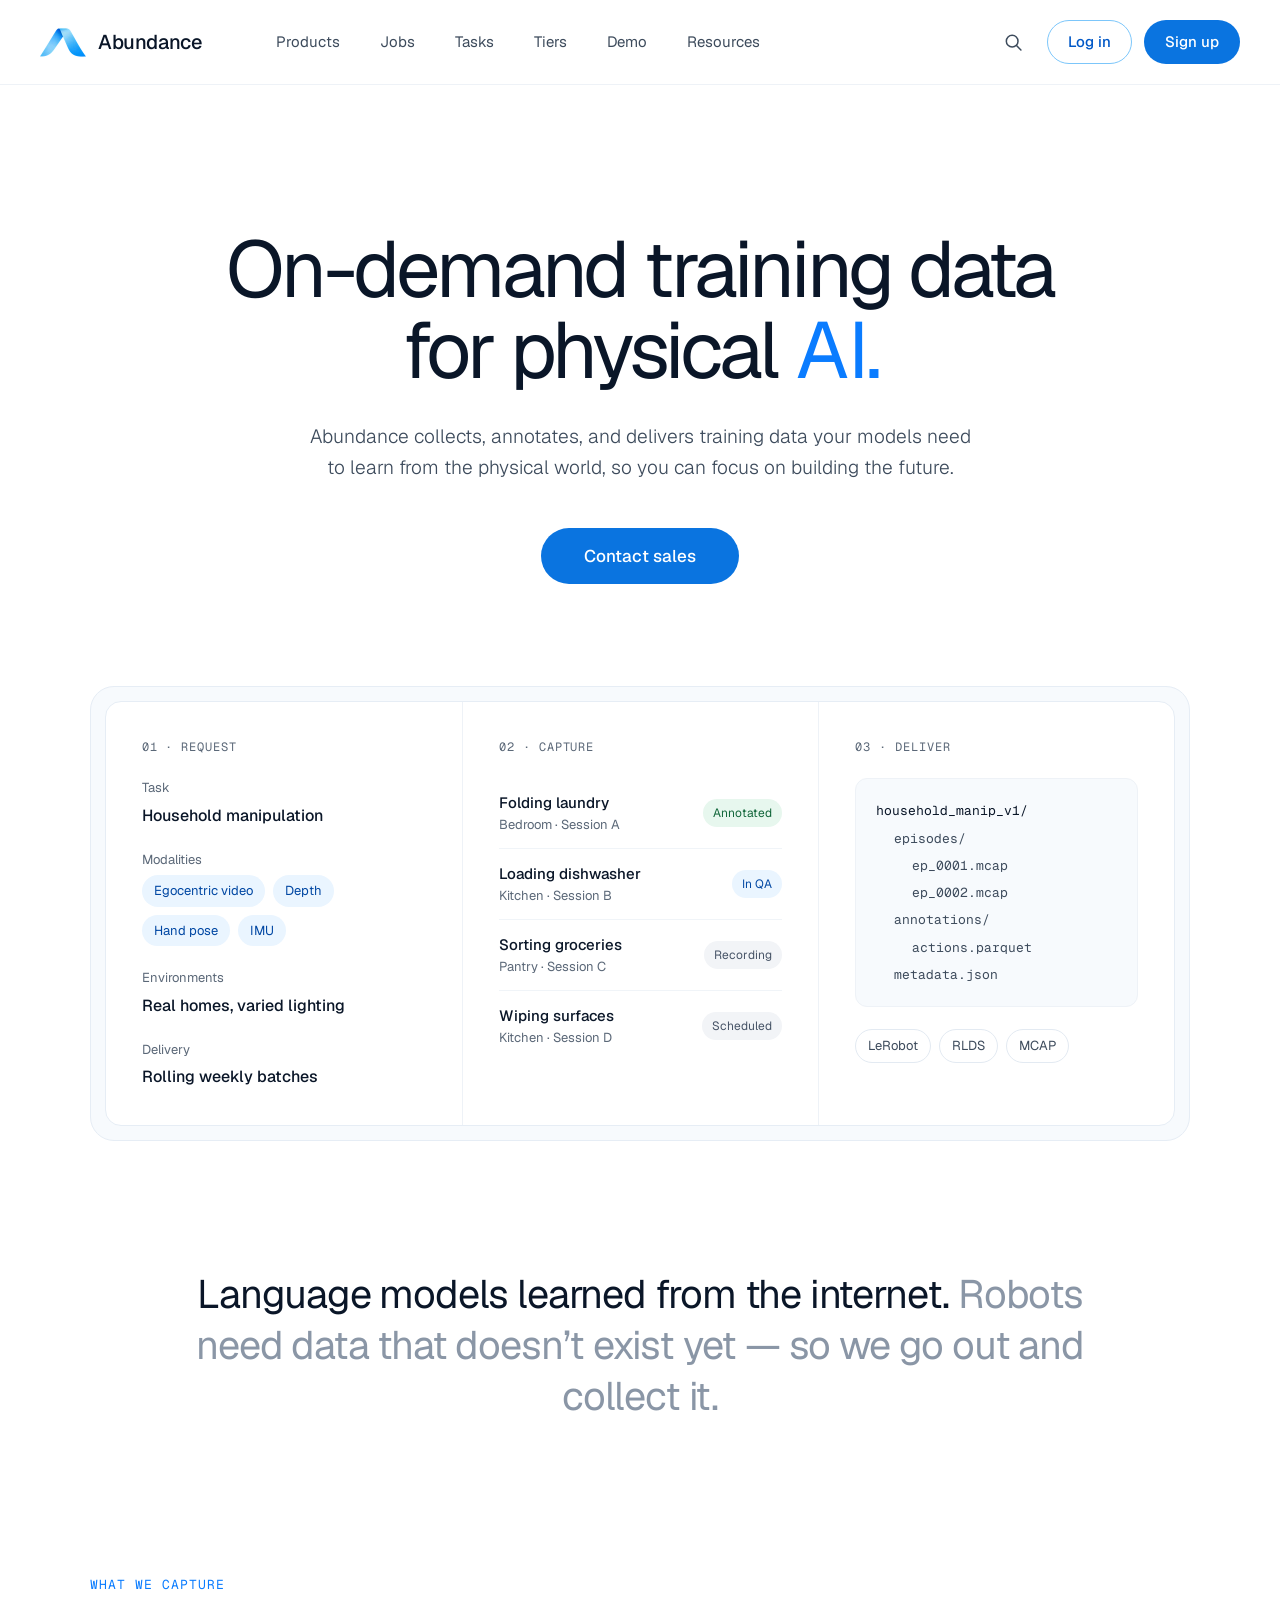
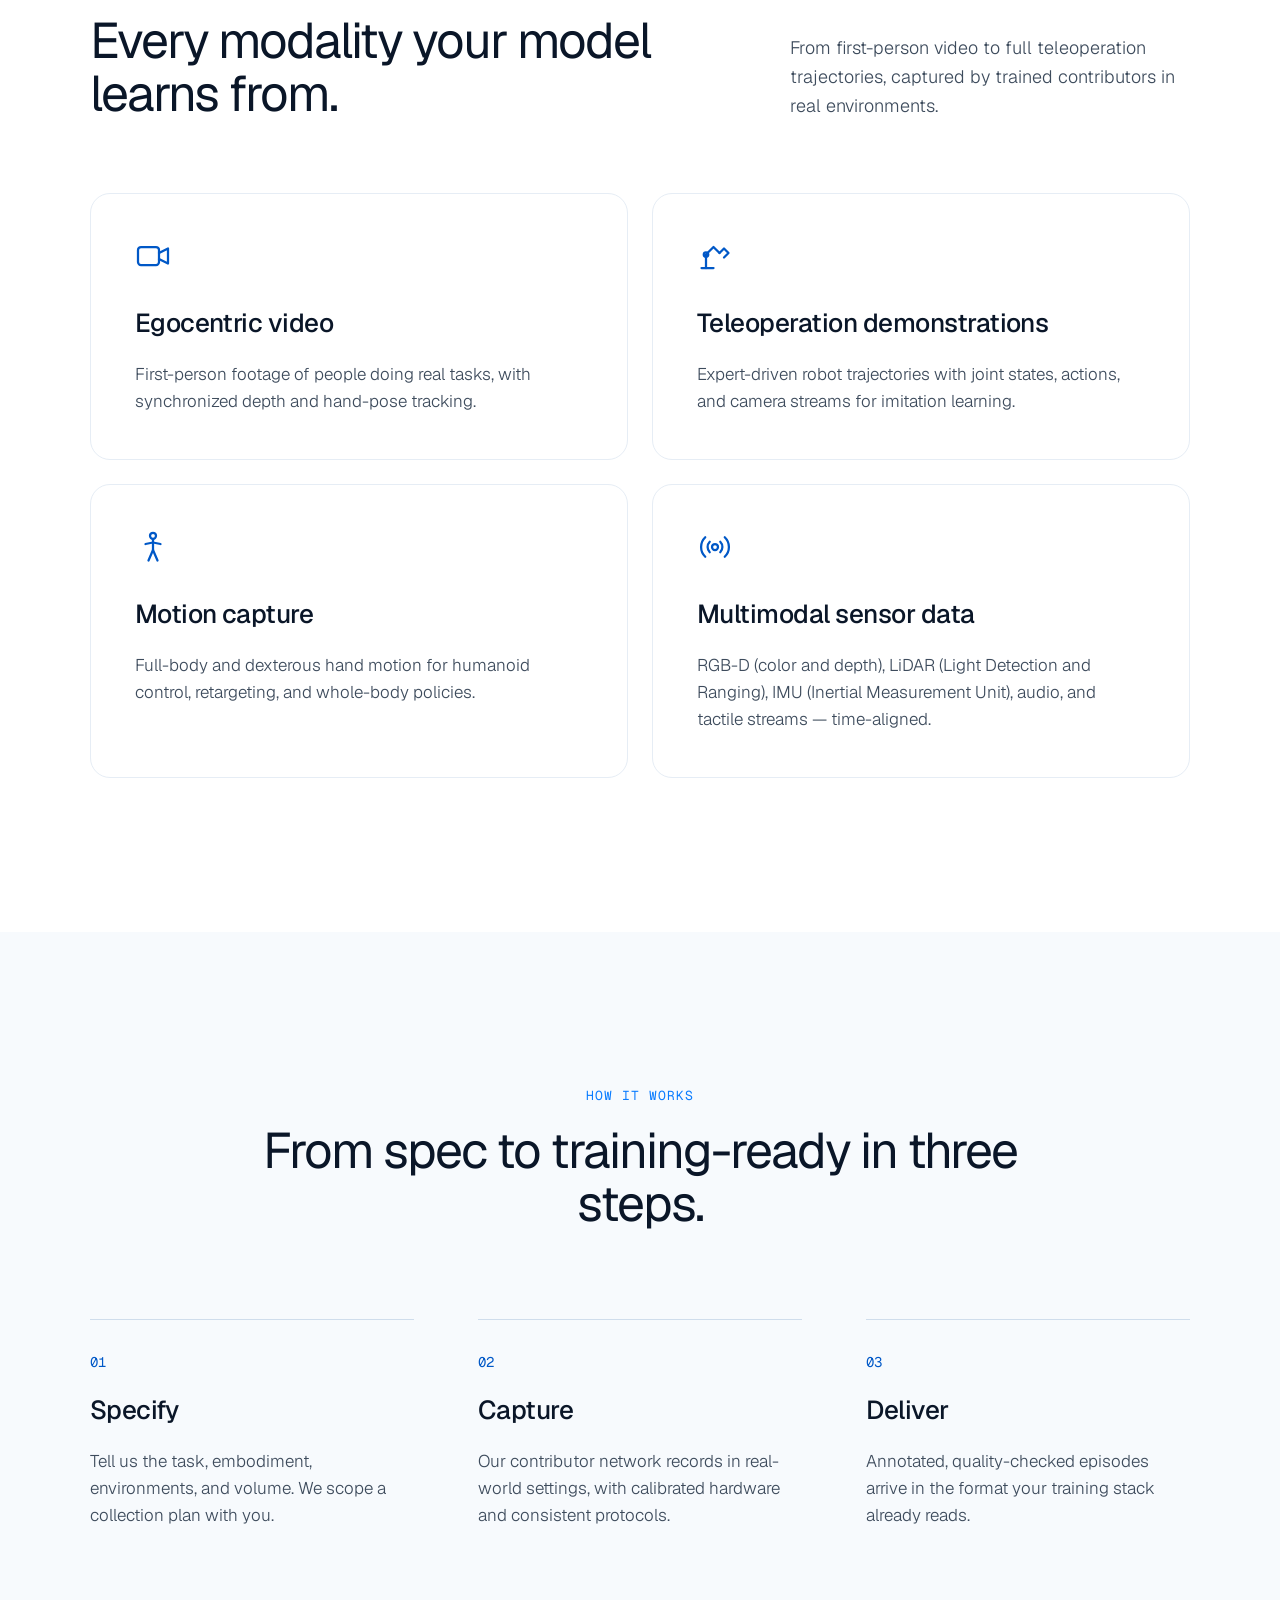
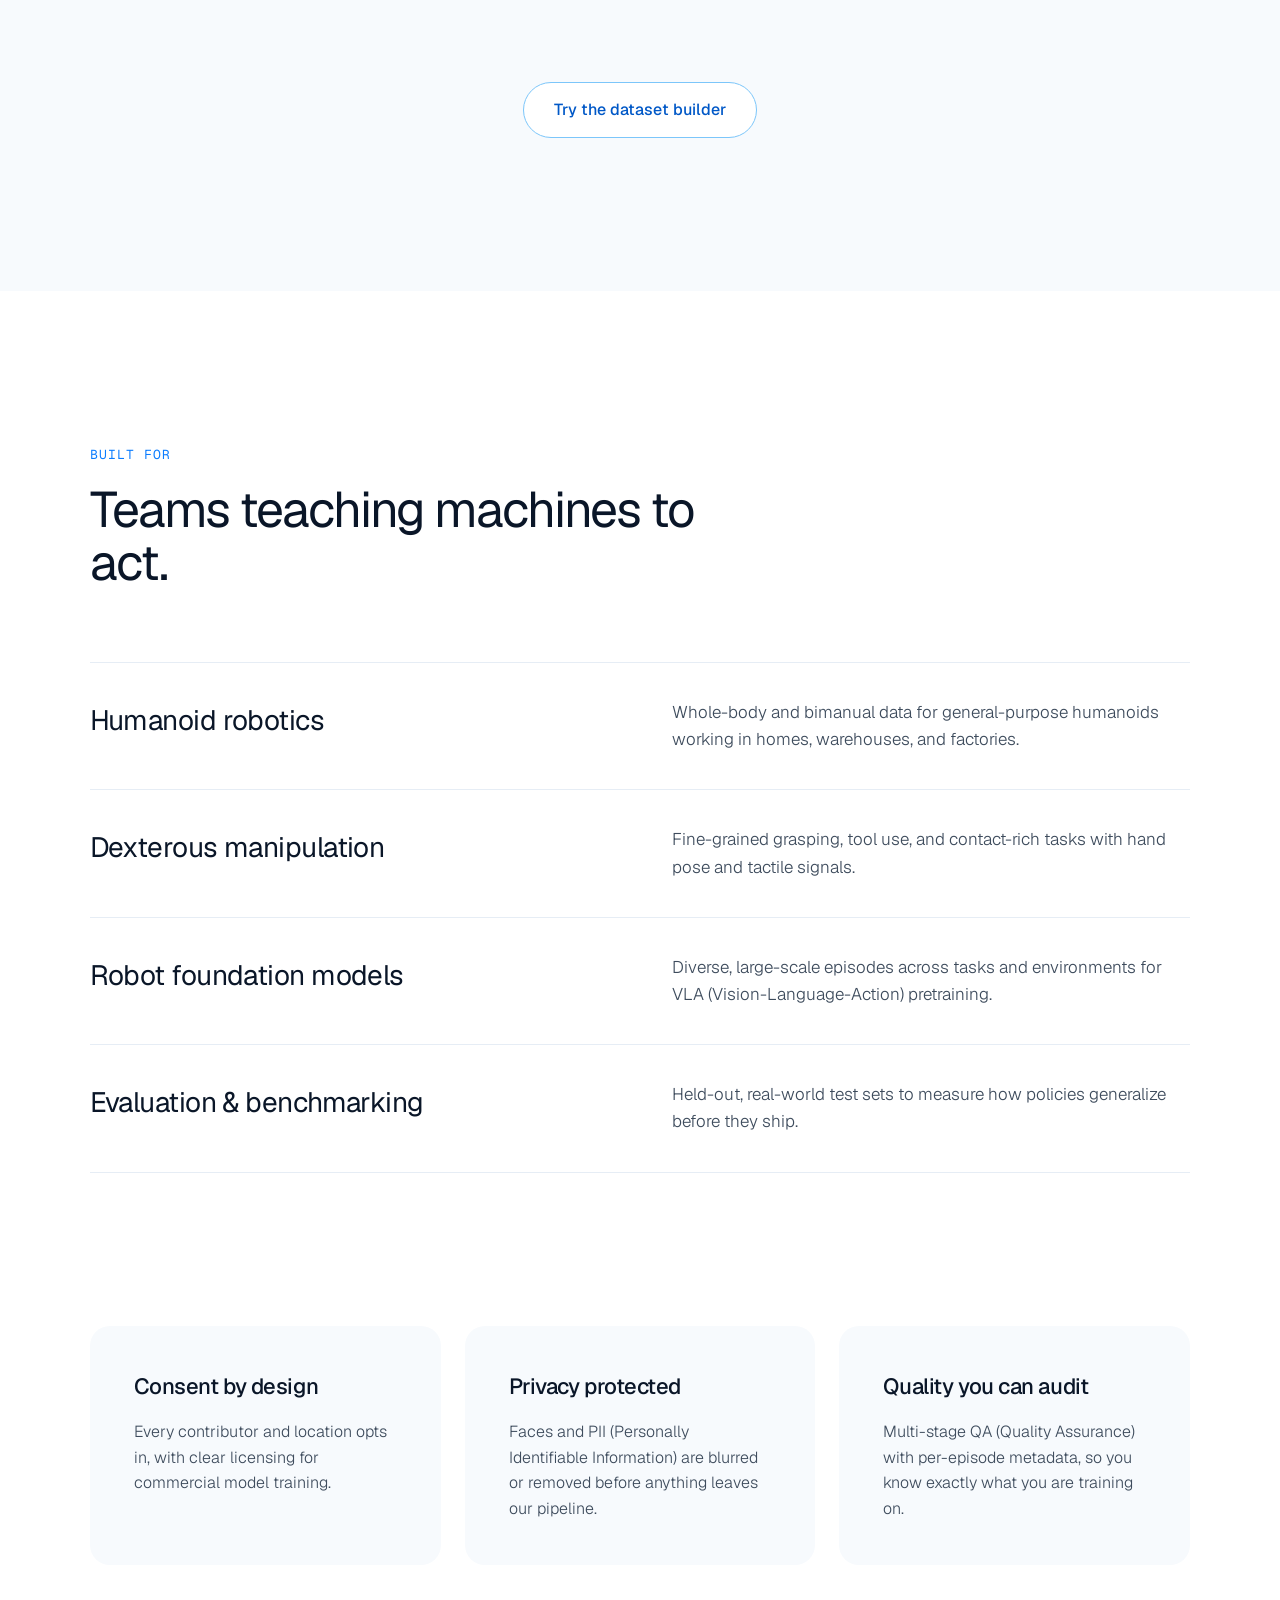
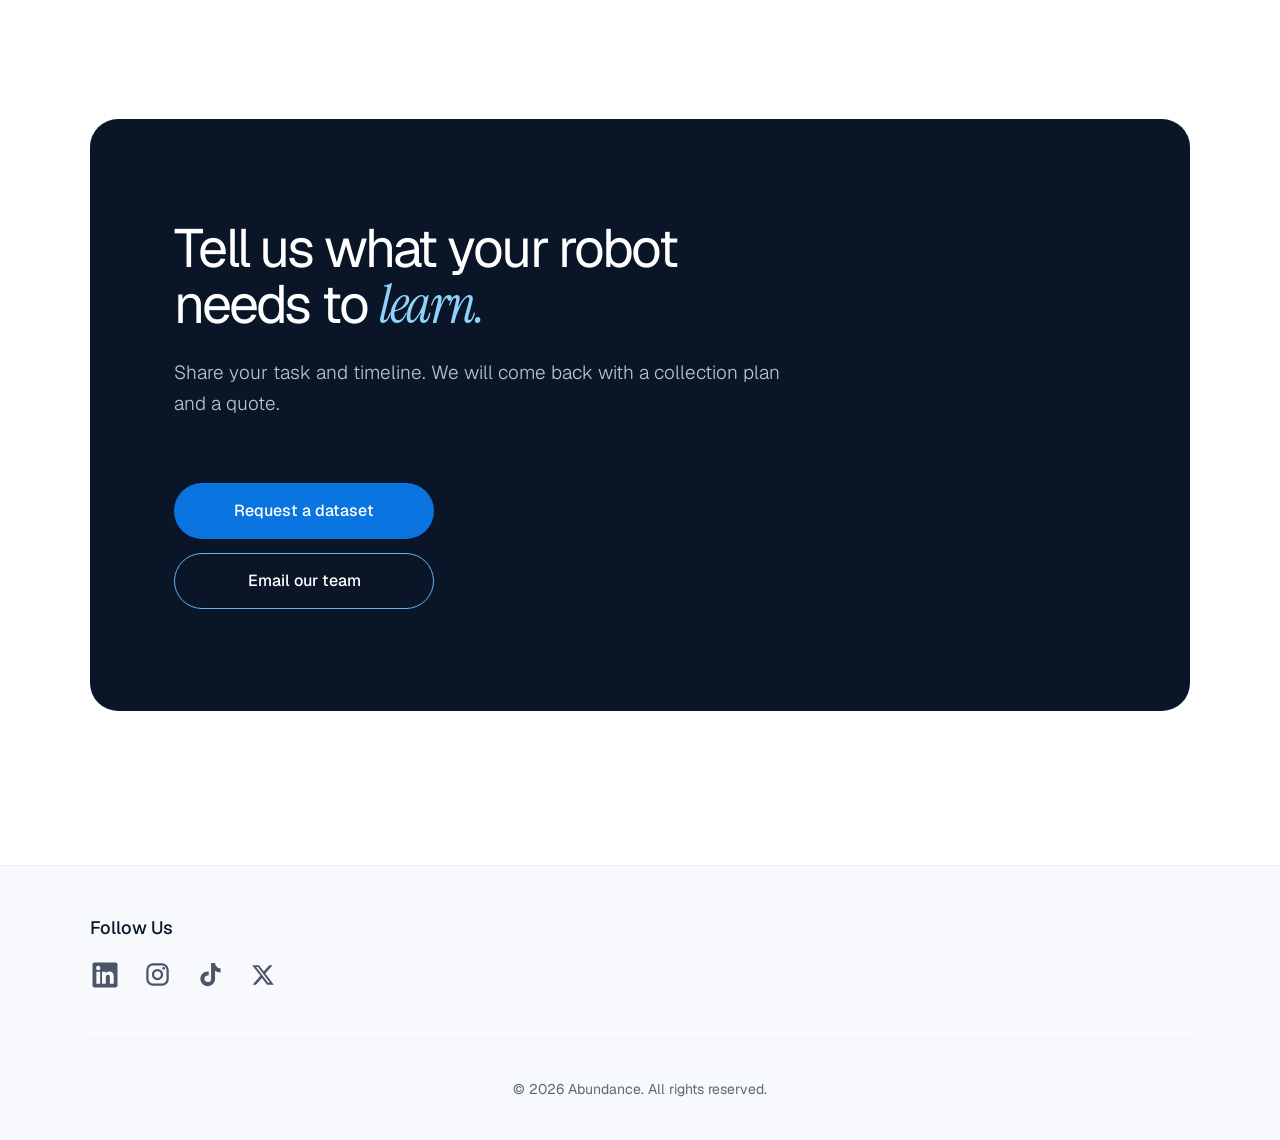
==== commit 3cb3c6f3: "Speed: smaller fonts, WebP logo, year-long caching for assets - Geist Mono limited to weights 400-50" ====
--- a/index.html
+++ b/index.html
@@ -23,7 +23,7 @@
 <header class="site-header" id="site-header">
   <div class="header-inner">
     <a class="brand" href="index.html">
-      <img src="assets/logo-92.png" srcset="assets/logo-92.png 2x, assets/logo-138.png 3x" alt="" width="46" height="32">
+      <img src="assets/logo-92.webp" srcset="assets/logo-92.webp 2x, assets/logo-138.webp 3x" alt="" width="46" height="32">
       <span>Abundance</span>
     </a>
     <button class="navlink icon-btn menu-toggle" type="button" aria-expanded="false" aria-controls="main-nav" aria-label="Open menu"><svg width="22" height="22" viewBox="0 0 24 24" fill="none" stroke="currentColor" stroke-width="1.8" stroke-linecap="round" aria-hidden="true"><path d="M4 7h16"></path><path d="M4 12h16"></path><path d="M4 17h16"></path></svg></button>
